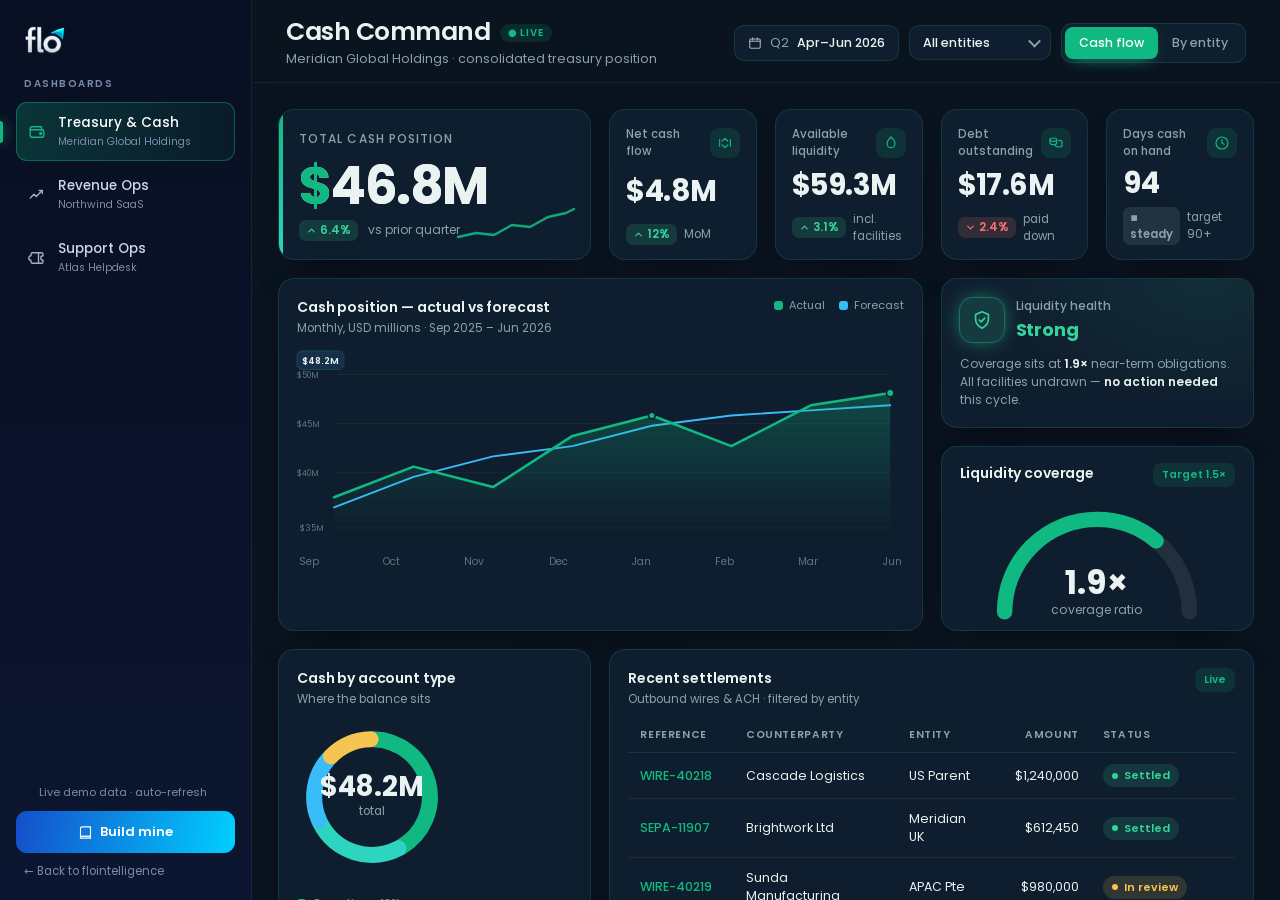
==== dashboards/index.html @ d56f6738 "Add flo Intelligence live-dashboards app + main-site integration - dashboards/: self-contained inter" ====
<!doctype html>
<html lang="en">
<head>
<meta charset="utf-8">
<meta name="viewport" content="width=device-width, initial-scale=1, viewport-fit=cover">
<title>flo Intelligence — Live Dashboards</title>
<meta name="description" content="flo Intelligence — interactive dashboards built by flo. Treasury, revenue and support operations, live.">
<link rel="icon" href="../assets/flo-icon.png">
<link rel="preconnect" href="https://fonts.googleapis.com">
<link rel="preconnect" href="https://fonts.gstatic.com" crossorigin>
<link href="https://fonts.googleapis.com/css2?family=Poppins:wght@300;400;500;600;700&family=JetBrains+Mono:wght@400;600&display=swap" rel="stylesheet">
<link rel="stylesheet" href="app.css?v=4">
</head>
<body>

<!-- ===================== ICON SPRITE ===================== -->
<svg width="0" height="0" style="position:absolute" aria-hidden="true">
  <defs>
    <symbol id="ic-wallet" viewBox="0 0 24 24" fill="none" stroke="currentColor" stroke-width="1.8" stroke-linecap="round" stroke-linejoin="round"><path d="M3 7a2 2 0 0 1 2-2h13v4"/><path d="M3 7v10a2 2 0 0 0 2 2h14a2 2 0 0 0 2-2v-6a2 2 0 0 0-2-2H5a2 2 0 0 1-2-2Z"/><circle cx="17" cy="14" r="1.3"/></symbol>
    <symbol id="ic-flow" viewBox="0 0 24 24" fill="none" stroke="currentColor" stroke-width="1.8" stroke-linecap="round" stroke-linejoin="round"><path d="M4 17V7"/><path d="M20 7v10"/><path d="M8 9l4-4 4 4"/><path d="M16 15l-4 4-4-4"/></symbol>
    <symbol id="ic-shield" viewBox="0 0 24 24" fill="none" stroke="currentColor" stroke-width="1.8" stroke-linecap="round" stroke-linejoin="round"><path d="M12 3l7 3v5c0 4.5-3 8-7 10-4-2-7-5.5-7-10V6l7-3Z"/><path d="M9 12l2 2 4-4"/></symbol>
    <symbol id="ic-droplet" viewBox="0 0 24 24" fill="none" stroke="currentColor" stroke-width="1.8" stroke-linecap="round" stroke-linejoin="round"><path d="M12 3s6 5.5 6 10a6 6 0 0 1-12 0c0-4.5 6-10 6-10Z"/></symbol>
    <symbol id="ic-coins" viewBox="0 0 24 24" fill="none" stroke="currentColor" stroke-width="1.8" stroke-linecap="round" stroke-linejoin="round"><ellipse cx="8" cy="7" rx="5" ry="2.5"/><path d="M3 7v5c0 1.4 2.2 2.5 5 2.5s5-1.1 5-2.5V7"/><path d="M11 15.5c0 1.4 2.2 2.5 5 2.5s5-1.1 5-2.5v-5c0-1.4-2.2-2.5-5-2.5"/></symbol>
    <symbol id="ic-clock" viewBox="0 0 24 24" fill="none" stroke="currentColor" stroke-width="1.8" stroke-linecap="round" stroke-linejoin="round"><circle cx="12" cy="12" r="9"/><path d="M12 7v5l3 2"/></symbol>
    <symbol id="ic-gauge" viewBox="0 0 24 24" fill="none" stroke="currentColor" stroke-width="1.8" stroke-linecap="round" stroke-linejoin="round"><path d="M12 14l4-4"/><path d="M5 18a9 9 0 1 1 14 0"/><circle cx="12" cy="14" r="1.2"/></symbol>
    <symbol id="ic-repeat" viewBox="0 0 24 24" fill="none" stroke="currentColor" stroke-width="1.8" stroke-linecap="round" stroke-linejoin="round"><path d="M17 2l4 4-4 4"/><path d="M3 11V9a4 4 0 0 1 4-4h14"/><path d="M7 22l-4-4 4-4"/><path d="M21 13v2a4 4 0 0 1-4 4H3"/></symbol>
    <symbol id="ic-users" viewBox="0 0 24 24" fill="none" stroke="currentColor" stroke-width="1.8" stroke-linecap="round" stroke-linejoin="round"><circle cx="9" cy="8" r="3.2"/><path d="M3 20c0-3.3 2.7-5.5 6-5.5s6 2.2 6 5.5"/><path d="M16 4.5a3.2 3.2 0 0 1 0 6.4"/><path d="M18 14.5c2.4.5 4 2.4 4 5"/></symbol>
    <symbol id="ic-target" viewBox="0 0 24 24" fill="none" stroke="currentColor" stroke-width="1.8" stroke-linecap="round" stroke-linejoin="round"><circle cx="12" cy="12" r="9"/><circle cx="12" cy="12" r="5"/><circle cx="12" cy="12" r="1.4"/></symbol>
    <symbol id="ic-ticket" viewBox="0 0 24 24" fill="none" stroke="currentColor" stroke-width="1.8" stroke-linecap="round" stroke-linejoin="round"><path d="M4 9a2 2 0 0 0 0 6v2a2 2 0 0 0 2 2h12a2 2 0 0 0 2-2v-2a2 2 0 0 1 0-6V7a2 2 0 0 0-2-2H6a2 2 0 0 0-2 2Z"/><path d="M14 5v14"/></symbol>
    <symbol id="ic-smile" viewBox="0 0 24 24" fill="none" stroke="currentColor" stroke-width="1.8" stroke-linecap="round" stroke-linejoin="round"><circle cx="12" cy="12" r="9"/><path d="M8 14s1.5 2 4 2 4-2 4-2"/><path d="M9 9h.01M15 9h.01"/></symbol>
    <symbol id="ic-chart" viewBox="0 0 24 24" fill="none" stroke="currentColor" stroke-width="1.8" stroke-linecap="round" stroke-linejoin="round"><path d="M4 20V4"/><path d="M4 20h16"/><rect x="7" y="12" width="3" height="5"/><rect x="12" y="8" width="3" height="9"/><rect x="17" y="5" width="3" height="12"/></symbol>
    <symbol id="ic-trend" viewBox="0 0 24 24" fill="none" stroke="currentColor" stroke-width="1.8" stroke-linecap="round" stroke-linejoin="round"><path d="M3 16l5-5 3 3 8-8"/><path d="M15 6h4v4"/></symbol>
    <symbol id="ic-layers" viewBox="0 0 24 24" fill="none" stroke="currentColor" stroke-width="1.8" stroke-linecap="round" stroke-linejoin="round"><path d="M12 3l9 5-9 5-9-5 9-5Z"/><path d="M3 13l9 5 9-5"/></symbol>
    <symbol id="ic-alert" viewBox="0 0 24 24" fill="none" stroke="currentColor" stroke-width="1.8" stroke-linecap="round" stroke-linejoin="round"><path d="M12 3l9 16H3l9-16Z"/><path d="M12 10v4M12 17h.01"/></symbol>
    <symbol id="ic-cal" viewBox="0 0 24 24" fill="none" stroke="currentColor" stroke-width="1.8" stroke-linecap="round" stroke-linejoin="round"><rect x="3" y="5" width="18" height="16" rx="2"/><path d="M3 9h18M8 3v4M16 3v4"/></symbol>
    <symbol id="ic-book" viewBox="0 0 24 24" fill="none" stroke="currentColor" stroke-width="1.8" stroke-linecap="round" stroke-linejoin="round"><path d="M4 5.5A2.5 2.5 0 0 1 6.5 3H20v15H6.5A2.5 2.5 0 0 0 4 20.5v-15Z"/><path d="M4 20.5A2.5 2.5 0 0 1 6.5 18H20v3H6.5A2.5 2.5 0 0 1 4 20.5Z"/></symbol>
  </defs>
</svg>

<!-- ===================== APP ===================== -->
<div class="di-app" data-theme="treasury">

  <!-- ---------- LEFT RAIL ---------- -->
  <aside class="di-rail">
    <div class="di-brand">
      <img src="../assets/flo-logo.png" alt="flo">
    </div>
    <div class="di-rail-label">Dashboards</div>
    <nav class="di-nav">
      <button class="di-navitem" data-goto="treasury">
        <svg><use href="#ic-wallet"/></svg>
        <span>Treasury &amp; Cash<span class="di-navsub">Meridian Global Holdings</span></span>
      </button>
      <button class="di-navitem" data-goto="revenue">
        <svg><use href="#ic-trend"/></svg>
        <span>Revenue Ops<span class="di-navsub">Northwind SaaS</span></span>
      </button>
      <button class="di-navitem" data-goto="support">
        <svg><use href="#ic-ticket"/></svg>
        <span>Support Ops<span class="di-navsub">Atlas Helpdesk</span></span>
      </button>
    </nav>
    <div class="di-rail-foot">
      <div class="di-live"><span class="dot"></span> Live demo data · auto-refresh</div>
      <a class="di-cta" href="https://cal.com/flo-intelligence-6v0495/flointelligence30" target="_blank" rel="noopener">
        <svg width="15" height="15"><use href="#ic-book"/></svg> Build mine
      </a>
      <a class="di-backhome" href="../index.html">← Back to flointelligence</a>
    </div>
  </aside>

  <!-- ---------- MOBILE TABS ---------- -->
  <div class="di-mobtabs">
    <span class="di-mobbrand"><img src="../assets/flo-logo.png" alt="flo"></span>
    <button class="di-mobtab" data-goto="treasury"><svg><use href="#ic-wallet"/></svg>Treasury</button>
    <button class="di-mobtab" data-goto="revenue"><svg><use href="#ic-trend"/></svg>Revenue</button>
    <button class="di-mobtab" data-goto="support"><svg><use href="#ic-ticket"/></svg>Support</button>
  </div>

  <!-- ---------- MAIN ---------- -->
  <main class="di-main">

    <!-- ============ TREASURY TOPBAR ============ -->
    <div class="di-topbar di-topbar-treasury" data-topbar="treasury">
      <div class="di-title">
        <h1 data-doctitle="treasury">Cash Command<span class="di-badge">● Live</span></h1>
        <p>Meridian Global Holdings · consolidated treasury position</p>
      </div>
      <div class="di-filters">
        <span class="di-pill"><svg><use href="#ic-cal"/></svg><span class="di-pill-em">Q2</span> Apr–Jun 2026</span>
        <div class="di-select">
          <select data-filter-table="tbl-settle" aria-label="Entity">
            <option value="all">All entities</option>
            <option value="na">North America</option>
            <option value="emea">EMEA</option>
            <option value="apac">APAC</option>
          </select>
        </div>
        <div class="di-seg">
          <button class="active" data-subview-group="tre-chart" data-subview="flow">Cash flow</button>
          <button data-subview-group="tre-chart" data-subview="entity">By entity</button>
        </div>
      </div>
    </div>

    <!-- ============ REVENUE TOPBAR ============ -->
    <div class="di-topbar" data-topbar="revenue" style="display:none">
      <div class="di-title">
        <h1 data-doctitle="revenue">Revenue Operations<span class="di-badge">● Live</span></h1>
        <p>Northwind SaaS · ARR, retention &amp; pipeline health</p>
      </div>
      <div class="di-filters">
        <span class="di-pill"><svg><use href="#ic-cal"/></svg><span class="di-pill-em">TTM</span> Rolling 12 mo</span>
        <div class="di-select">
          <select data-filter-table="tbl-plan" aria-label="Plan">
            <option value="all">All plans</option>
            <option value="ent">Enterprise</option>
            <option value="growth">Growth</option>
            <option value="starter">Starter</option>
          </select>
        </div>
        <div class="di-seg">
          <button class="active" data-subview-group="rev-chart" data-subview="mrr">MRR</button>
          <button data-subview-group="rev-chart" data-subview="net">Net new</button>
        </div>
      </div>
    </div>

    <!-- ============ SUPPORT TOPBAR ============ -->
    <div class="di-topbar" data-topbar="support" style="display:none">
      <div class="di-title">
        <h1 data-doctitle="support">Support Operations<span class="di-badge">● Live</span></h1>
        <p>Atlas Helpdesk · volume, resolution &amp; customer sentiment</p>
      </div>
      <div class="di-filters">
        <span class="di-pill"><svg><use href="#ic-cal"/></svg><span class="di-pill-em">30d</span> Last 30 days</span>
        <div class="di-select">
          <select data-filter-table="tbl-agent" aria-label="Queue">
            <option value="all">All queues</option>
            <option value="billing">Billing</option>
            <option value="tech">Technical</option>
            <option value="onboard">Onboarding</option>
          </select>
        </div>
        <div class="di-seg">
          <button class="active" data-subview-group="sup-chart" data-subview="vol">Volume</button>
          <button data-subview-group="sup-chart" data-subview="sla">SLA</button>
        </div>
      </div>
    </div>

    <!-- ============ CANVAS ============ -->
    <div class="di-canvas">

      <!-- ================= TREASURY VIEW ================= -->
      <section class="di-view" data-dash="treasury">

        <div class="di-row">
          <!-- Hero -->
          <div class="col-4 card hero-stat">
            <div class="hs-label">Total cash position</div>
            <div class="hs-val"><span class="hs-cur">$</span><span data-count="48.2" data-dec="1">0</span>M</div>
            <div class="hs-meta"><span class="delta up"><svg viewBox="0 0 24 24" fill="none" stroke="currentColor" stroke-width="2.4" stroke-linecap="round" stroke-linejoin="round"><path d="M6 15l6-6 6 6"/></svg>6.4%</span> vs prior quarter</div>
            <svg class="hs-spark" viewBox="0 0 120 44" preserveAspectRatio="none" aria-hidden="true">
              <polyline class="trend-line draw" style="--len:200" stroke="var(--accent)" stroke-width="2.4"
                points="2,34 20,30 38,32 56,22 74,24 92,14 110,10 118,6"/>
            </svg>
          </div>
          <!-- KPI cluster -->
          <div class="col-8">
            <div class="di-grid kpi-quad">
              <div class="card kpi" style="grid-column:span 1">
                <div class="kpi-top"><span class="kpi-label">Net cash flow</span><span class="kpi-ic"><svg><use href="#ic-flow"/></svg></span></div>
                <div class="kpi-val"><span class="hs-cur">$</span><span data-count="4.8" data-dec="1" data-pre="">0</span>M</div>
                <div class="kpi-foot"><span class="delta up"><svg viewBox="0 0 24 24" fill="none" stroke="currentColor" stroke-width="2.4" stroke-linecap="round" stroke-linejoin="round"><path d="M6 15l6-6 6 6"/></svg>12%</span> MoM</div>
              </div>
              <div class="card kpi" style="grid-column:span 1">
                <div class="kpi-top"><span class="kpi-label">Available liquidity</span><span class="kpi-ic"><svg><use href="#ic-droplet"/></svg></span></div>
                <div class="kpi-val"><span class="hs-cur">$</span><span data-count="61.5" data-dec="1">0</span>M</div>
                <div class="kpi-foot"><span class="delta up"><svg viewBox="0 0 24 24" fill="none" stroke="currentColor" stroke-width="2.4" stroke-linecap="round" stroke-linejoin="round"><path d="M6 15l6-6 6 6"/></svg>3.1%</span> incl. facilities</div>
              </div>
              <div class="card kpi" style="grid-column:span 1">
                <div class="kpi-top"><span class="kpi-label">Debt outstanding</span><span class="kpi-ic"><svg><use href="#ic-coins"/></svg></span></div>
                <div class="kpi-val"><span class="hs-cur">$</span><span data-count="18.3" data-dec="1">0</span>M</div>
                <div class="kpi-foot"><span class="delta down"><svg viewBox="0 0 24 24" fill="none" stroke="currentColor" stroke-width="2.4" stroke-linecap="round" stroke-linejoin="round"><path d="M6 9l6 6 6-6"/></svg>2.4%</span> paid down</div>
              </div>
              <div class="card kpi" style="grid-column:span 1">
                <div class="kpi-top"><span class="kpi-label">Days cash on hand</span><span class="kpi-ic"><svg><use href="#ic-clock"/></svg></span></div>
                <div class="kpi-val"><span data-count="94" data-dec="0">0</span></div>
                <div class="kpi-foot"><span class="delta flat">▪ steady</span> target 90+</div>
              </div>
            </div>
          </div>
        </div>

        <div class="di-row">
          <!-- Trend chart w/ subviews -->
          <div class="col-8 card">
            <div class="card-head">
              <div>
                <div class="card-title">Cash position — actual vs forecast</div>
                <div class="card-sub">Monthly, USD millions · Sep 2025 – Jun 2026</div>
              </div>
              <div class="card-legend">
                <span class="lg"><i style="background:var(--accent)"></i>Actual</span>
                <span class="lg"><i style="background:var(--c3)"></i>Forecast</span>
              </div>
            </div>

            <!-- subpanel: cash flow -->
            <div data-subpanel-group="tre-chart" data-subpanel="flow" class="chart">
              <svg viewBox="0 0 720 232" preserveAspectRatio="none" aria-label="Cash position line chart">
                <line class="gridline" x1="44" y1="28" x2="704" y2="28"/>
                <line class="gridline" x1="44" y1="86" x2="704" y2="86"/>
                <line class="gridline" x1="44" y1="144" x2="704" y2="144"/>
                <line class="gridline" x1="44" y1="210" x2="704" y2="210"/>
                <text class="chart-y" x="0" y="32">$50M</text>
                <text class="chart-y" x="0" y="90">$45M</text>
                <text class="chart-y" x="0" y="148">$40M</text>
                <text class="chart-y" x="4" y="214">$35M</text>
                <!-- forecast -->
                <polyline class="trend-line draw" style="--len:1200" stroke="var(--c3)" stroke-width="2.2" stroke-dasharray="1200"
                  points="44,185.7 138.3,149.3 232.6,125.1 326.9,112.9 421.1,88.7 515.4,76.5 609.7,70.5 704,64.4"/>
                <!-- actual area + line -->
                <polygon class="area-fill" fill="url(#treGrad)" points="44,173.6 138.3,137.2 232.6,161.5 326.9,100.8 421.1,76.5 515.4,112.9 609.7,64.4 704,49.8 704,210 44,210"/>
                <polyline class="trend-line draw" style="--len:1200" stroke="var(--accent)" stroke-width="3" stroke-dasharray="1200"
                  points="44,173.6 138.3,137.2 232.6,161.5 326.9,100.8 421.1,76.5 515.4,112.9 609.7,64.4 704,49.8"/>
                <circle class="dot" cx="421.1" cy="76.5" r="4" fill="var(--accent)" stroke="var(--panel)" stroke-width="2"/>
                <circle class="dot" cx="704" cy="49.8" r="4.5" fill="var(--accent)" stroke="var(--panel)" stroke-width="2"/>
                <g class="val-callout" transform="translate(388,50)"><rect x="0" y="0" width="52" height="22" rx="6"/><text x="26" y="15" text-anchor="middle">$46.0M</text></g>
                <g class="val-callout" transform="translate(660,24)"><rect x="0" y="0" width="56" height="22" rx="6"/><text x="28" y="15" text-anchor="middle">$48.2M</text></g>
                <defs><linearGradient id="treGrad" x1="0" y1="0" x2="0" y2="1"><stop offset="0" stop-color="var(--accent)" stop-opacity="0.28"/><stop offset="1" stop-color="var(--accent)" stop-opacity="0"/></linearGradient></defs>
              </svg>
              <div class="axis-x"><span>Sep</span><span>Oct</span><span>Nov</span><span>Dec</span><span>Jan</span><span>Feb</span><span>Mar</span><span>Jun</span></div>
            </div>

            <!-- subpanel: by entity (bars) -->
            <div data-subpanel-group="tre-chart" data-subpanel="entity" class="chart" style="display:none">
              <svg viewBox="0 0 720 232" aria-label="Cash by entity bar chart">
                <line class="gridline" x1="44" y1="30" x2="704" y2="30"/>
                <line class="gridline" x1="44" y1="90" x2="704" y2="90"/>
                <line class="gridline" x1="44" y1="150" x2="704" y2="150"/>
                <line class="gridline" x1="44" y1="204" x2="704" y2="204"/>
                <text class="chart-y" x="6" y="34">$16M</text><text class="chart-y" x="6" y="154">$6M</text>
                <!-- 5 entities -->
                <g>
                  <rect class="bar" x="70"  y="70"  width="70" height="134" rx="6" fill="var(--accent)"/>
                  <rect class="bar" x="200" y="104" width="70" height="100" rx="6" fill="var(--c2)"/>
                  <rect class="bar" x="330" y="132" width="70" height="72"  rx="6" fill="var(--c3)"/>
                  <rect class="bar" x="460" y="150" width="70" height="54"  rx="6" fill="var(--c4)"/>
                  <rect class="bar" x="590" y="168" width="70" height="36"  rx="6" fill="var(--c5)"/>
                </g>
              </svg>
              <div class="axis-x"><span style="flex:1;text-align:center">US Parent</span><span style="flex:1;text-align:center">Meridian UK</span><span style="flex:1;text-align:center">EU GmbH</span><span style="flex:1;text-align:center">APAC Pte</span><span style="flex:1;text-align:center">LatAm SA</span></div>
            </div>
          </div>

          <!-- Health + gauge -->
          <div class="col-4">
            <div class="card health good" style="margin-bottom:18px">
              <div class="h-top">
                <span class="h-ic"><svg><use href="#ic-shield"/></svg></span>
                <div><div class="h-label">Liquidity health</div><div class="h-state">Strong</div></div>
              </div>
              <div class="h-desc">Coverage sits at <b>1.9× </b> near-term obligations. All facilities undrawn — <b>no action needed</b> this cycle.</div>
            </div>
            <div class="card" style="padding:16px 18px 8px">
              <div class="card-head" style="margin-bottom:6px"><div class="card-title">Liquidity coverage</div><span class="card-tag">Target 1.5×</span></div>
              <div class="chart" style="max-width:220px;margin:0 auto">
                <svg viewBox="0 0 200 118" aria-label="Coverage gauge">
                  <path d="M16 108 A 84 84 0 0 1 184 108" fill="none" stroke="var(--track)" stroke-width="14" stroke-linecap="round"/>
                  <path class="gauge-val" d="M16 108 A 84 84 0 0 1 184 108" fill="none" stroke="var(--accent)" stroke-width="14" stroke-linecap="round" stroke-dasharray="264" data-len="264" data-off="74"/>
                  <text x="100" y="92" text-anchor="middle" style="fill:var(--text);font-size:30px;font-weight:700">1.9×</text>
                  <text x="100" y="110" text-anchor="middle" style="fill:var(--muted);font-size:11px">coverage ratio</text>
                </svg>
              </div>
            </div>
          </div>
        </div>

        <div class="di-row">
          <!-- Donut -->
          <div class="col-4 card">
            <div class="card-head"><div><div class="card-title">Cash by account type</div><div class="card-sub">Where the balance sits</div></div></div>
            <div style="display:flex;align-items:center;gap:16px;flex-wrap:wrap">
              <div class="donut" data-segs="42,26,19,13" data-cols="var(--accent),var(--c2),var(--c3),var(--c4)" data-center="$48.2M" data-centerlab="total" style="width:150px;flex:none"></div>
              <div style="display:flex;flex-direction:column;gap:9px;flex:1;min-width:120px">
                <span class="lg"><i style="background:var(--accent)"></i>Operating · 42%</span>
                <span class="lg"><i style="background:var(--c2)"></i>Money market · 26%</span>
                <span class="lg"><i style="background:var(--c3)"></i>Time deposits · 19%</span>
                <span class="lg"><i style="background:var(--c4)"></i>FX / other · 13%</span>
              </div>
            </div>
          </div>
          <!-- Settlements table -->
          <div class="col-8 card">
            <div class="card-head"><div><div class="card-title">Recent settlements</div><div class="card-sub">Outbound wires &amp; ACH · filtered by entity</div></div><span class="card-tag">Live</span></div>
            <div class="tbl-wrap">
              <table class="di-tbl" id="tbl-settle">
                <thead><tr><th>Reference</th><th>Counterparty</th><th>Entity</th><th class="r">Amount</th><th>Status</th></tr></thead>
                <tbody>
                  <tr data-seg="na"><td class="lnk">WIRE-40218</td><td>Cascade Logistics</td><td>US Parent</td><td class="r">$1,240,000</td><td><span class="status-chip ok">Settled</span></td></tr>
                  <tr data-seg="emea"><td class="lnk">SEPA-11907</td><td>Brightwork Ltd</td><td>Meridian UK</td><td class="r">$612,450</td><td><span class="status-chip ok">Settled</span></td></tr>
                  <tr data-seg="apac"><td class="lnk">WIRE-40219</td><td>Sunda Manufacturing</td><td>APAC Pte</td><td class="r">$980,000</td><td><span class="status-chip pend">In review</span></td></tr>
                  <tr data-seg="na"><td class="lnk">ACH-77302</td><td>Ridgeline Payroll</td><td>US Parent</td><td class="r">$438,120</td><td><span class="status-chip ok">Settled</span></td></tr>
                  <tr data-seg="emea"><td class="lnk">WIRE-40221</td><td>Nordic Components AB</td><td>EU GmbH</td><td class="r">$1,505,300</td><td><span class="status-chip risk">Hold · value date</span></td></tr>
                  <tr data-seg="apac"><td class="lnk">WIRE-40224</td><td>Pacific Freight Co</td><td>APAC Pte</td><td class="r">$276,900</td><td><span class="status-chip ok">Settled</span></td></tr>
                  <tr class="total"><td>Total shown</td><td></td><td></td><td class="r">$5,052,770</td><td></td></tr>
                </tbody>
              </table>
            </div>
          </div>
        </div>
      </section>

      <!-- ================= REVENUE VIEW ================= -->
      <section class="di-view" data-dash="revenue">

        <div class="di-row">
          <div class="col-4 card hero-stat">
            <div class="hs-label">Annual recurring revenue</div>
            <div class="hs-val"><span class="hs-cur">$</span><span data-count="14.7" data-dec="1">0</span>M</div>
            <div class="hs-meta"><span class="delta up"><svg viewBox="0 0 24 24" fill="none" stroke="currentColor" stroke-width="2.4" stroke-linecap="round" stroke-linejoin="round"><path d="M6 15l6-6 6 6"/></svg>28%</span> YoY growth</div>
            <svg class="hs-spark" viewBox="0 0 120 44" preserveAspectRatio="none" aria-hidden="true">
              <polyline class="trend-line draw" style="--len:200" stroke="var(--accent)" stroke-width="2.4"
                points="2,38 20,34 38,30 56,28 74,20 92,16 110,9 118,5"/>
            </svg>
          </div>
          <div class="col-8">
            <div class="di-grid kpi-quad">
              <div class="card kpi"><div class="kpi-top"><span class="kpi-label">Net revenue retention</span><span class="kpi-ic"><svg><use href="#ic-repeat"/></svg></span></div><div class="kpi-val"><span data-count="118" data-dec="0">0</span>%</div><div class="kpi-foot"><span class="delta up"><svg viewBox="0 0 24 24" fill="none" stroke="currentColor" stroke-width="2.4" stroke-linecap="round" stroke-linejoin="round"><path d="M6 15l6-6 6 6"/></svg>4pt</span> QoQ</div></div>
              <div class="card kpi"><div class="kpi-top"><span class="kpi-label">New MRR</span><span class="kpi-ic"><svg><use href="#ic-trend"/></svg></span></div><div class="kpi-val"><span class="hs-cur">$</span><span data-count="182" data-dec="0">0</span>K</div><div class="kpi-foot"><span class="delta up"><svg viewBox="0 0 24 24" fill="none" stroke="currentColor" stroke-width="2.4" stroke-linecap="round" stroke-linejoin="round"><path d="M6 15l6-6 6 6"/></svg>9%</span> MoM</div></div>
              <div class="card kpi"><div class="kpi-top"><span class="kpi-label">Logo churn</span><span class="kpi-ic"><svg><use href="#ic-users"/></svg></span></div><div class="kpi-val"><span data-count="1.8" data-dec="1">0</span>%</div><div class="kpi-foot"><span class="delta up"><svg viewBox="0 0 24 24" fill="none" stroke="currentColor" stroke-width="2.4" stroke-linecap="round" stroke-linejoin="round"><path d="M6 15l6-6 6 6"/></svg>0.4pt</span> improved</div></div>
              <div class="card kpi"><div class="kpi-top"><span class="kpi-label">CAC payback</span><span class="kpi-ic"><svg><use href="#ic-clock"/></svg></span></div><div class="kpi-val"><span data-count="11" data-dec="0">0</span> mo</div><div class="kpi-foot"><span class="delta flat">▪ target 12</span></div></div>
            </div>
          </div>
        </div>

        <div class="di-row">
          <div class="col-8 card">
            <div class="card-head">
              <div><div class="card-title">Recurring revenue growth</div><div class="card-sub">MRR by month, USD thousands · trailing 12</div></div>
              <div class="card-legend"><span class="lg"><i style="background:var(--accent)"></i>MRR</span><span class="lg"><i style="background:var(--c2)"></i>Expansion</span></div>
            </div>
            <div data-subpanel-group="rev-chart" data-subpanel="mrr" class="chart">
              <svg viewBox="0 0 720 232" preserveAspectRatio="none" aria-label="MRR growth">
                <line class="gridline" x1="44" y1="30" x2="704" y2="30"/><line class="gridline" x1="44" y1="90" x2="704" y2="90"/><line class="gridline" x1="44" y1="150" x2="704" y2="150"/><line class="gridline" x1="44" y1="204" x2="704" y2="204"/>
                <text class="chart-y" x="4" y="34">$1.2M</text><text class="chart-y" x="4" y="154">$600K</text>
                <polygon class="area-fill" fill="url(#revGrad)" points="44,178 104,170 164,160 224,150 284,138 344,128 404,112 464,100 524,86 584,70 644,54 704,40 704,204 44,204"/>
                <polyline class="trend-line draw" style="--len:1200" stroke="var(--accent)" stroke-width="3" stroke-dasharray="1200"
                  points="44,178 104,170 164,160 224,150 284,138 344,128 404,112 464,100 524,86 584,70 644,54 704,40"/>
                <circle class="dot" cx="704" cy="40" r="4.5" fill="var(--accent)" stroke="var(--panel)" stroke-width="2"/>
                <g class="val-callout" transform="translate(656,16)"><rect x="0" y="0" width="58" height="22" rx="6"/><text x="29" y="15" text-anchor="middle">$1.22M</text></g>
                <defs><linearGradient id="revGrad" x1="0" y1="0" x2="0" y2="1"><stop offset="0" stop-color="var(--accent)" stop-opacity="0.22"/><stop offset="1" stop-color="var(--accent)" stop-opacity="0"/></linearGradient></defs>
              </svg>
              <div class="axis-x"><span>Jul</span><span>Aug</span><span>Sep</span><span>Oct</span><span>Nov</span><span>Dec</span><span>Jan</span><span>Feb</span><span>Mar</span><span>Apr</span><span>May</span><span>Jun</span></div>
            </div>
            <div data-subpanel-group="rev-chart" data-subpanel="net" class="chart" style="display:none">
              <svg viewBox="0 0 720 232" aria-label="Net new MRR bars">
                <line class="gridline" x1="44" y1="30" x2="704" y2="30"/><line class="gridline" x1="44" y1="117" x2="704" y2="117"/><line class="gridline" x1="44" y1="204" x2="704" y2="204"/>
                <text class="chart-y" x="10" y="34">+$200K</text><text class="chart-y" x="22" y="121">$0</text>
                <g>
                  <rect class="bar" x="60"  y="150" width="34" height="54" rx="5" fill="var(--accent)"/>
                  <rect class="bar" x="112" y="140" width="34" height="64" rx="5" fill="var(--accent)"/>
                  <rect class="bar" x="164" y="132" width="34" height="72" rx="5" fill="var(--accent)"/>
                  <rect class="bar" x="216" y="146" width="34" height="58" rx="5" fill="var(--accent)"/>
                  <rect class="bar" x="268" y="120" width="34" height="84" rx="5" fill="var(--accent)"/>
                  <rect class="bar" x="320" y="128" width="34" height="76" rx="5" fill="var(--accent)"/>
                  <rect class="bar" x="372" y="108" width="34" height="96" rx="5" fill="var(--c2)"/>
                  <rect class="bar" x="424" y="100" width="34" height="104" rx="5" fill="var(--c2)"/>
                  <rect class="bar" x="476" y="92"  width="34" height="112" rx="5" fill="var(--c2)"/>
                  <rect class="bar" x="528" y="80"  width="34" height="124" rx="5" fill="var(--c2)"/>
                  <rect class="bar" x="580" y="70"  width="34" height="134" rx="5" fill="var(--c2)"/>
                  <rect class="bar" x="632" y="60"  width="34" height="144" rx="5" fill="var(--c2)"/>
                </g>
              </svg>
              <div class="axis-x"><span>Jul</span><span>Aug</span><span>Sep</span><span>Oct</span><span>Nov</span><span>Dec</span><span>Jan</span><span>Feb</span><span>Mar</span><span>Apr</span><span>May</span><span>Jun</span></div>
            </div>
          </div>

          <div class="col-4">
            <div class="card health good" style="margin-bottom:18px">
              <div class="h-top"><span class="h-ic"><svg><use href="#ic-repeat"/></svg></span><div><div class="h-label">Retention health</div><div class="h-state">Expanding</div></div></div>
              <div class="h-desc">NRR of <b>118%</b> means the base grows before a single new logo. Expansion is outrunning churn <b>2.6 : 1</b>.</div>
            </div>
            <div class="card">
              <div class="card-head"><div><div class="card-title">Revenue by plan</div></div></div>
              <div style="display:flex;align-items:center;gap:14px;flex-wrap:wrap">
                <div class="donut" data-segs="54,32,14" data-cols="var(--accent),var(--c2),var(--c4)" data-center="$14.7M" data-centerlab="ARR" style="width:132px;flex:none"></div>
                <div style="display:flex;flex-direction:column;gap:9px;flex:1;min-width:110px">
                  <span class="lg"><i style="background:var(--accent)"></i>Enterprise · 54%</span>
                  <span class="lg"><i style="background:var(--c2)"></i>Growth · 32%</span>
                  <span class="lg"><i style="background:var(--c4)"></i>Starter · 14%</span>
                </div>
              </div>
            </div>
          </div>
        </div>

        <div class="di-row">
          <div class="col-12 card">
            <div class="card-head"><div><div class="card-title">Accounts by plan</div><div class="card-sub">Top segments · filtered by plan tier</div></div><span class="card-tag">TTM</span></div>
            <div class="tbl-wrap">
              <table class="di-tbl" id="tbl-plan">
                <thead><tr><th>Account</th><th>Plan</th><th class="r">MRR</th><th class="r">Seats</th><th style="width:150px">Health</th><th class="r">NRR</th></tr></thead>
                <tbody>
                  <tr data-seg="ent"><td class="lnk">Halcyon Retail Group</td><td>Enterprise</td><td class="r">$41,200</td><td class="r">640</td><td><div class="cellbar" style="--p:.94"><i></i></div></td><td class="r">131%</td></tr>
                  <tr data-seg="ent"><td class="lnk">Vantage Health Systems</td><td>Enterprise</td><td class="r">$38,900</td><td class="r">580</td><td><div class="cellbar" style="--p:.88"><i></i></div></td><td class="r">124%</td></tr>
                  <tr data-seg="growth"><td class="lnk">Orbit Studios</td><td>Growth</td><td class="r">$16,450</td><td class="r">210</td><td><div class="cellbar" style="--p:.72"><i></i></div></td><td class="r">109%</td></tr>
                  <tr data-seg="growth"><td class="lnk">Perch Analytics</td><td>Growth</td><td class="r">$12,300</td><td class="r">145</td><td><div class="cellbar" style="--p:.6"><i></i></div></td><td class="r">98%</td></tr>
                  <tr data-seg="starter"><td class="lnk">Fernwood Coffee Co</td><td>Starter</td><td class="r">$3,900</td><td class="r">38</td><td><div class="cellbar" style="--p:.81"><i></i></div></td><td class="r">112%</td></tr>
                  <tr class="total"><td>Total shown</td><td></td><td class="r">$112,750</td><td class="r">1,613</td><td></td><td class="r">118%</td></tr>
                </tbody>
              </table>
            </div>
          </div>
        </div>
      </section>

      <!-- ================= SUPPORT VIEW ================= -->
      <section class="di-view" data-dash="support">

        <div class="di-row">
          <div class="col-4 card hero-stat">
            <div class="hs-label">Tickets resolved · 30d</div>
            <div class="hs-val"><span data-count="8420" data-dec="0">0</span></div>
            <div class="hs-meta"><span class="delta up"><svg viewBox="0 0 24 24" fill="none" stroke="currentColor" stroke-width="2.4" stroke-linecap="round" stroke-linejoin="round"><path d="M6 15l6-6 6 6"/></svg>14%</span> vs prior 30d</div>
            <svg class="hs-spark" viewBox="0 0 120 44" preserveAspectRatio="none" aria-hidden="true">
              <polyline class="trend-line draw" style="--len:200" stroke="var(--accent)" stroke-width="2.4"
                points="2,30 20,26 38,32 56,20 74,24 92,16 110,18 118,8"/>
            </svg>
          </div>
          <div class="col-8">
            <div class="di-grid kpi-quad">
              <div class="card kpi"><div class="kpi-top"><span class="kpi-label">Avg first response</span><span class="kpi-ic"><svg><use href="#ic-clock"/></svg></span></div><div class="kpi-val"><span data-count="1.4" data-dec="1">0</span>h</div><div class="kpi-foot"><span class="delta up"><svg viewBox="0 0 24 24" fill="none" stroke="currentColor" stroke-width="2.4" stroke-linecap="round" stroke-linejoin="round"><path d="M6 15l6-6 6 6"/></svg>22%</span> faster</div></div>
              <div class="card kpi"><div class="kpi-top"><span class="kpi-label">Resolution rate</span><span class="kpi-ic"><svg><use href="#ic-target"/></svg></span></div><div class="kpi-val"><span data-count="93.6" data-dec="1">0</span>%</div><div class="kpi-foot"><span class="delta up"><svg viewBox="0 0 24 24" fill="none" stroke="currentColor" stroke-width="2.4" stroke-linecap="round" stroke-linejoin="round"><path d="M6 15l6-6 6 6"/></svg>1.8pt</span></div></div>
              <div class="card kpi"><div class="kpi-top"><span class="kpi-label">Backlog</span><span class="kpi-ic"><svg><use href="#ic-layers"/></svg></span></div><div class="kpi-val"><span data-count="212" data-dec="0">0</span></div><div class="kpi-foot"><span class="delta down"><svg viewBox="0 0 24 24" fill="none" stroke="currentColor" stroke-width="2.4" stroke-linecap="round" stroke-linejoin="round"><path d="M6 9l6 6 6-6"/></svg>18%</span> cleared</div></div>
              <div class="card kpi"><div class="kpi-top"><span class="kpi-label">CSAT</span><span class="kpi-ic"><svg><use href="#ic-smile"/></svg></span></div><div class="kpi-val"><span data-count="4.6" data-dec="1">0</span>/5</div><div class="kpi-foot"><span class="delta up"><svg viewBox="0 0 24 24" fill="none" stroke="currentColor" stroke-width="2.4" stroke-linecap="round" stroke-linejoin="round"><path d="M6 15l6-6 6 6"/></svg>0.2</span></div></div>
            </div>
          </div>
        </div>

        <div class="di-row">
          <div class="col-8 card">
            <div class="card-head">
              <div><div class="card-title">Ticket volume vs resolution rate</div><div class="card-sub">Weekly · bars = volume, line = % resolved within SLA</div></div>
              <div class="card-legend"><span class="lg"><i style="background:var(--accent)"></i>Volume</span><span class="lg"><i style="background:var(--accent-3)"></i>Resolved %</span></div>
            </div>
            <div data-subpanel-group="sup-chart" data-subpanel="vol" class="chart">
              <svg viewBox="0 0 720 232" aria-label="Volume vs resolution combo chart">
                <line class="gridline" x1="44" y1="30" x2="704" y2="30"/><line class="gridline" x1="44" y1="90" x2="704" y2="90"/><line class="gridline" x1="44" y1="150" x2="704" y2="150"/><line class="gridline" x1="44" y1="204" x2="704" y2="204"/>
                <text class="chart-y" x="8" y="34">2.4K</text><text class="chart-y" x="18" y="208">0</text>
                <g>
                  <rect class="bar" x="70"  y="120" width="52" height="84"  rx="5" fill="var(--accent)"/>
                  <rect class="bar" x="162" y="104" width="52" height="100" rx="5" fill="var(--accent)"/>
                  <rect class="bar" x="254" y="132" width="52" height="72"  rx="5" fill="var(--accent)"/>
                  <rect class="bar" x="346" y="96"  width="52" height="108" rx="5" fill="var(--accent)"/>
                  <rect class="bar" x="438" y="112" width="52" height="92"  rx="5" fill="var(--accent)"/>
                  <rect class="bar" x="530" y="84"  width="52" height="120" rx="5" fill="var(--accent)"/>
                  <rect class="bar" x="622" y="100" width="52" height="104" rx="5" fill="var(--accent)"/>
                </g>
                <!-- resolution % line (secondary axis, higher = better) -->
                <polyline class="trend-line draw" style="--len:900" stroke="var(--accent-3)" stroke-width="3" stroke-dasharray="900"
                  points="96,86 188,74 280,80 372,58 464,66 556,46 648,52"/>
                <circle class="dot" cx="556" cy="46" r="4" fill="var(--accent-3)" stroke="var(--panel)" stroke-width="2"/>
                <g class="val-callout" transform="translate(520,20)"><rect x="0" y="0" width="46" height="22" rx="6"/><text x="23" y="15" text-anchor="middle">96%</text></g>
              </svg>
              <div class="axis-x"><span>W1</span><span>W2</span><span>W3</span><span>W4</span><span>W5</span><span>W6</span><span>W7</span></div>
            </div>
            <div data-subpanel-group="sup-chart" data-subpanel="sla" class="chart" style="display:none">
              <svg viewBox="0 0 720 232" preserveAspectRatio="none" aria-label="SLA attainment">
                <line class="gridline" x1="44" y1="30" x2="704" y2="30"/><line class="gridline" x1="44" y1="90" x2="704" y2="90"/><line class="gridline" x1="44" y1="150" x2="704" y2="150"/><line class="gridline" x1="44" y1="204" x2="704" y2="204"/>
                <text class="chart-y" x="14" y="34">100%</text><text class="chart-y" x="20" y="154">80%</text>
                <line x1="44" y1="52" x2="704" y2="52" stroke="var(--warn)" stroke-width="1.4" stroke-dasharray="5 5" opacity="0.7"/>
                <text x="640" y="46" style="fill:var(--warn);font-size:10px">SLA 95%</text>
                <polygon class="area-fill" fill="url(#supGrad)" points="44,96 154,84 264,90 374,66 484,72 594,52 704,58 704,204 44,204"/>
                <polyline class="trend-line draw" style="--len:1000" stroke="var(--accent-3)" stroke-width="3" stroke-dasharray="1000"
                  points="44,96 154,84 264,90 374,66 484,72 594,52 704,58"/>
                <defs><linearGradient id="supGrad" x1="0" y1="0" x2="0" y2="1"><stop offset="0" stop-color="var(--accent-3)" stop-opacity="0.25"/><stop offset="1" stop-color="var(--accent-3)" stop-opacity="0"/></linearGradient></defs>
              </svg>
              <div class="axis-x"><span>W1</span><span>W2</span><span>W3</span><span>W4</span><span>W5</span><span>W6</span><span>W7</span></div>
            </div>
          </div>

          <div class="col-4">
            <div class="card health warn" style="margin-bottom:18px">
              <div class="h-top"><span class="h-ic"><svg><use href="#ic-alert"/></svg></span><div><div class="h-label">Billing queue</div><div class="h-state">Needs attention</div></div></div>
              <div class="h-desc">Billing SLA slipped to <b>88%</b> this week — a refund-policy change drove a spike. <b>Staffing +1</b> suggested for W8.</div>
            </div>
            <div class="card">
              <div class="card-head"><div><div class="card-title">Ticket mix</div></div></div>
              <div style="display:flex;align-items:center;gap:14px;flex-wrap:wrap">
                <div class="donut" data-segs="46,34,20" data-cols="var(--accent),var(--accent-2),var(--accent-3)" data-center="8.4K" data-centerlab="tickets" style="width:132px;flex:none"></div>
                <div style="display:flex;flex-direction:column;gap:9px;flex:1;min-width:110px">
                  <span class="lg"><i style="background:var(--accent)"></i>Technical · 46%</span>
                  <span class="lg"><i style="background:var(--accent-2)"></i>Billing · 34%</span>
                  <span class="lg"><i style="background:var(--accent-3)"></i>Onboarding · 20%</span>
                </div>
              </div>
            </div>
          </div>
        </div>

        <div class="di-row">
          <div class="col-12 card">
            <div class="card-head"><div><div class="card-title">Agent performance</div><div class="card-sub">Rolling 30 days · filtered by queue</div></div><span class="card-tag">Live</span></div>
            <div class="tbl-wrap">
              <table class="di-tbl" id="tbl-agent">
                <thead><tr><th>Agent</th><th>Queue</th><th class="r">Resolved</th><th class="r">Avg handle</th><th style="width:150px">CSAT</th><th>Status</th></tr></thead>
                <tbody>
                  <tr data-seg="tech"><td class="lnk">Priya N.</td><td>Technical</td><td class="r">742</td><td class="r">14m</td><td><div class="cellbar" style="--p:.96"><i></i></div></td><td><span class="status-chip ok">On track</span></td></tr>
                  <tr data-seg="billing"><td class="lnk">Marcus D.</td><td>Billing</td><td class="r">688</td><td class="r">11m</td><td><div class="cellbar" style="--p:.9"><i></i></div></td><td><span class="status-chip ok">On track</span></td></tr>
                  <tr data-seg="billing"><td class="lnk">Lena K.</td><td>Billing</td><td class="r">521</td><td class="r">19m</td><td><div class="cellbar" style="--p:.72"><i></i></div></td><td><span class="status-chip pend">Backlog</span></td></tr>
                  <tr data-seg="onboard"><td class="lnk">Theo R.</td><td>Onboarding</td><td class="r">410</td><td class="r">22m</td><td><div class="cellbar" style="--p:.84"><i></i></div></td><td><span class="status-chip ok">On track</span></td></tr>
                  <tr data-seg="tech"><td class="lnk">Amara O.</td><td>Technical</td><td class="r">655</td><td class="r">16m</td><td><div class="cellbar" style="--p:.93"><i></i></div></td><td><span class="status-chip ok">On track</span></td></tr>
                  <tr class="total"><td>Team total</td><td></td><td class="r">3,016</td><td class="r">16m</td><td></td><td></td></tr>
                </tbody>
              </table>
            </div>
          </div>
        </div>
      </section>

    </div><!-- /canvas -->
  </main>
</div>

<script>
/* topbars swap with dashboard */
(function(){
  document.addEventListener('click', syncTopbar);
  window.addEventListener('hashchange', syncTopbar);
  document.addEventListener('DOMContentLoaded', syncTopbar);
  function syncTopbar(){
    setTimeout(function(){
      var t = document.querySelector('.di-app').getAttribute('data-theme');
      document.querySelectorAll('[data-topbar]').forEach(function(tb){
        tb.style.display = tb.getAttribute('data-topbar')===t ? '' : 'none';
      });
    },0);
  }
})();
</script>
<script src="app.js?v=4"></script>
</body>
</html>
---- dashboards/app.css ----
/* ============================================================
   flo Intelligence — Live Dashboards
   app.css — shell chrome + component library + theme tokens
   Zero dependencies. Themed via [data-theme] on .di-app.
   ============================================================ */

:root{
  /* flo product-shell chrome (Layer 1 — stable across dashboards) */
  --flo-dark:   #060D1F;
  --flo-navy:   #0A1B3D;
  --flo-rail:   #080F22;
  --flo-rail-2: #0C1630;
  --flo-cyan:   #00CFFF;
  --flo-slate:  #7A8BA8;
  --flo-silver: #C8D8F0;
  --flo-white:  #FFFFFF;
  --flo-line:   rgba(255,255,255,0.07);
  --f: 'Poppins', system-ui, -apple-system, Segoe UI, Roboto, sans-serif;
  --mono: 'JetBrains Mono', ui-monospace, SFMono-Regular, Menlo, monospace;

  --rail-w: 252px;
  --ease: cubic-bezier(.4,0,.2,1);
  --ease-out: cubic-bezier(.16,1,.3,1);
}

*{box-sizing:border-box;margin:0;padding:0}
html,body{height:100%}
body{
  font-family:var(--f);
  background:var(--flo-dark);
  color:var(--flo-white);
  -webkit-font-smoothing:antialiased;
  text-rendering:optimizeLegibility;
  overflow:hidden;
}
a{color:inherit;text-decoration:none}
button{font-family:inherit;cursor:pointer;border:none;background:none;color:inherit}
::selection{background:var(--flo-cyan);color:var(--flo-dark)}

/* ============================================================
   THEME TOKEN BLOCKS (Layer 2 — per-dashboard palettes)
   ============================================================ */

/* 1 — Treasury / Cash Command : deep navy + emerald/teal, gold micro-accent */
[data-theme="treasury"]{
  --bg:#0A1420; --bg-grad:radial-gradient(1200px 700px at 78% -10%, #10352E 0%, transparent 55%), radial-gradient(900px 600px at 0% 100%, #0C2436 0%, transparent 50%), #0A1420;
  --panel:#0F1E2E; --panel-2:#132638; --panel-hi:#16304A;
  --border:rgba(45,212,191,0.14); --border-soft:rgba(255,255,255,0.06);
  --text:#EAF3F1; --muted:#8AA1AE; --faint:#5C7382;
  --accent:#10B981; --accent-2:#2DD4BF; --accent-3:#F5C451;
  --good:#34D399; --warn:#F5C451; --bad:#F87171;
  --grid:rgba(255,255,255,0.055); --track:rgba(255,255,255,0.08);
  --shadow:0 18px 40px -20px rgba(0,0,0,.7);
  --glow:0 0 0 1px rgba(16,185,129,.25), 0 12px 40px -12px rgba(16,185,129,.35);
  --c1:#10B981; --c2:#2DD4BF; --c3:#38BDF8; --c4:#F5C451; --c5:#A78BFA; --c6:#4B6478;
  color-scheme:dark;
}

/* 2 — SaaS Revenue Ops : cobalt on off-white, violet secondary (LIGHT) */
[data-theme="revenue"]{
  --bg:#EEF2F9; --bg-grad:radial-gradient(1100px 620px at 82% -8%, #E1E9FF 0%, transparent 55%), radial-gradient(800px 500px at -5% 105%, #EAE4FF 0%, transparent 55%), #EEF2F9;
  --panel:#FFFFFF; --panel-2:#F6F8FC; --panel-hi:#EEF3FE;
  --border:#E4EAF4; --border-soft:#EDF1F8;
  --text:#0F1B2E; --muted:#5A6A82; --faint:#93A2B8;
  --accent:#2563EB; --accent-2:#7C3AED; --accent-3:#0EA5A4;
  --good:#16A34A; --warn:#D97706; --bad:#DC2626;
  --grid:rgba(15,27,46,0.07); --track:rgba(15,27,46,0.07);
  --shadow:0 16px 34px -22px rgba(37,74,120,.5);
  --glow:0 0 0 1px rgba(37,99,235,.16), 0 14px 34px -14px rgba(37,99,235,.32);
  --c1:#2563EB; --c2:#7C3AED; --c3:#0EA5A4; --c4:#F59E0B; --c5:#EC4899; --c6:#94A3B8;
  color-scheme:light;
}

/* 3 — Support Ops : near-black + violet/magenta, cyan data (HIGH-CONTRAST DARK) */
[data-theme="support"]{
  --bg:#0C0A17; --bg-grad:radial-gradient(1100px 640px at 80% -12%, #241243 0%, transparent 55%), radial-gradient(820px 520px at -5% 108%, #2A0F31 0%, transparent 52%), #0C0A17;
  --panel:#161127; --panel-2:#1D1633; --panel-hi:#271C43;
  --border:rgba(139,92,246,0.18); --border-soft:rgba(255,255,255,0.06);
  --text:#F2EEFF; --muted:#9E93BD; --faint:#6C6090;
  --accent:#8B5CF6; --accent-2:#EC4899; --accent-3:#22D3EE;
  --good:#34D399; --warn:#FBBF24; --bad:#FB7185;
  --grid:rgba(255,255,255,0.06); --track:rgba(255,255,255,0.09);
  --shadow:0 20px 44px -22px rgba(0,0,0,.75);
  --glow:0 0 0 1px rgba(139,92,246,.3), 0 14px 44px -12px rgba(139,92,246,.4);
  --c1:#8B5CF6; --c2:#EC4899; --c3:#22D3EE; --c4:#FBBF24; --c5:#34D399; --c6:#5B5081;
  color-scheme:dark;
}

/* ============================================================
   APP SHELL
   ============================================================ */
.di-app{
  display:grid;
  grid-template-columns:var(--rail-w) 1fr;
  height:100vh; height:100dvh;
  background:var(--bg);
  background-image:var(--bg-grad);
  transition:background-color .6s var(--ease), background-image .6s var(--ease);
}

/* ---- Left rail ---- */
.di-rail{
  position:relative;
  background:linear-gradient(180deg,var(--flo-rail) 0%, var(--flo-rail-2) 100%);
  border-right:1px solid var(--flo-line);
  display:flex; flex-direction:column;
  padding:20px 16px;
  z-index:20;
}
.di-brand{display:flex;align-items:center;gap:10px;padding:6px 8px 20px;}
.di-brand img{height:30px;width:auto;display:block}
.di-brand .di-brand-tag{
  font-size:10px;font-weight:600;letter-spacing:.14em;text-transform:uppercase;
  color:var(--flo-cyan);opacity:.85;
}
.di-rail-label{
  font-size:10px;font-weight:600;letter-spacing:.15em;text-transform:uppercase;
  color:var(--flo-slate);padding:0 8px 10px;
}
.di-nav{display:flex;flex-direction:column;gap:4px}
.di-navitem{
  display:flex;align-items:center;gap:12px;
  padding:11px 12px;border-radius:11px;
  color:var(--flo-silver);font-size:13.5px;font-weight:500;
  position:relative;transition:background .18s, color .18s;
  text-align:left;width:100%;
}
.di-navitem svg{width:18px;height:18px;flex:none;opacity:.8;transition:opacity .18s}
.di-navitem .di-navsub{display:block;font-size:10.5px;font-weight:400;color:var(--flo-slate);margin-top:1px}
.di-navitem:hover{background:rgba(255,255,255,0.05);color:#fff}
.di-navitem:hover svg{opacity:1}
.di-navitem.active{
  background:linear-gradient(100deg, color-mix(in srgb, var(--accent) 22%, transparent), color-mix(in srgb, var(--accent) 6%, transparent));
  color:#fff;
  box-shadow:inset 0 0 0 1px color-mix(in srgb, var(--accent) 40%, transparent);
}
.di-navitem.active svg{opacity:1;color:var(--accent)}
.di-navitem.active::before{
  content:"";position:absolute;left:-16px;top:50%;transform:translateY(-50%);
  width:3px;height:22px;border-radius:0 3px 3px 0;
  background:var(--accent);box-shadow:0 0 12px var(--accent);
}
.di-rail-foot{margin-top:auto;display:flex;flex-direction:column;gap:10px;padding-top:16px}
.di-live{display:flex;align-items:center;gap:8px;padding:0 8px;font-size:11px;color:var(--flo-slate)}
.di-live .dot{width:7px;height:7px;border-radius:50%;background:#34D399;box-shadow:0 0 0 0 rgba(52,211,153,.5);animation:di-pulse 2.4s infinite}
@keyframes di-pulse{0%{box-shadow:0 0 0 0 rgba(52,211,153,.45)}70%{box-shadow:0 0 0 7px rgba(52,211,153,0)}100%{box-shadow:0 0 0 0 rgba(52,211,153,0)}}
.di-cta{
  display:flex;align-items:center;justify-content:center;gap:7px;
  padding:11px 14px;border-radius:11px;font-size:13px;font-weight:600;
  color:#fff;background:linear-gradient(100deg,#144FCA,#00CFFF);
  transition:transform .2s var(--ease-out), box-shadow .2s;
}
.di-cta:hover{transform:translateY(-1px);box-shadow:0 10px 26px -10px rgba(0,207,255,.6)}
.di-backhome{font-size:11.5px;color:var(--flo-slate);padding:0 8px;transition:color .18s}
.di-backhome:hover{color:var(--flo-cyan)}

/* ---- Main column ---- */
.di-main{position:relative;overflow:hidden;display:flex;flex-direction:column;min-width:0}
.di-topbar{
  display:flex;align-items:center;justify-content:space-between;gap:20px;
  padding:18px clamp(18px,3vw,34px) 14px;
  border-bottom:1px solid var(--border-soft);
  background:color-mix(in srgb, var(--bg) 70%, transparent);
  backdrop-filter:blur(10px);-webkit-backdrop-filter:blur(10px);
  z-index:10;flex:none;
}
.di-title h1{font-size:clamp(19px,2.4vw,25px);font-weight:600;letter-spacing:-.02em;color:var(--text);line-height:1.15}
.di-title p{font-size:12.5px;color:var(--muted);margin-top:3px}
.di-title .di-badge{
  display:inline-flex;align-items:center;gap:6px;margin-left:10px;vertical-align:middle;
  font-size:10px;font-weight:600;letter-spacing:.08em;text-transform:uppercase;
  color:var(--accent);background:color-mix(in srgb,var(--accent) 14%, transparent);
  padding:3px 8px;border-radius:20px;
}

/* ---- Filter bar ---- */
.di-filters{display:flex;align-items:center;gap:10px;flex-wrap:wrap;justify-content:flex-end}
.di-pill{
  display:inline-flex;align-items:center;gap:8px;
  padding:8px 13px;border-radius:10px;font-size:12.5px;font-weight:500;
  color:var(--text);background:var(--panel);border:1px solid var(--border);
  transition:border-color .18s, background .18s, transform .15s;
}
.di-pill svg{width:14px;height:14px;opacity:.7}
.di-pill:hover{border-color:color-mix(in srgb,var(--accent) 45%, transparent)}
.di-pill .di-pill-em{color:var(--muted);font-weight:400}
.di-seg{display:inline-flex;padding:3px;border-radius:11px;background:var(--panel);border:1px solid var(--border)}
.di-seg button{
  padding:7px 14px;border-radius:8px;font-size:12.5px;font-weight:500;color:var(--muted);
  transition:color .18s, background .18s;
}
.di-seg button:hover{color:var(--text)}
.di-seg button.active{color:#fff;background:var(--accent);box-shadow:0 6px 16px -8px var(--accent)}
[data-theme="revenue"] .di-seg button.active{color:#fff}
.di-select{position:relative}
.di-select select{
  appearance:none;-webkit-appearance:none;
  padding:8px 32px 8px 13px;border-radius:10px;font-size:12.5px;font-weight:500;
  color:var(--text);background:var(--panel);border:1px solid var(--border);cursor:pointer;
  font-family:inherit;
}
.di-select::after{content:"";position:absolute;right:12px;top:50%;width:7px;height:7px;border-right:2px solid var(--muted);border-bottom:2px solid var(--muted);transform:translateY(-70%) rotate(45deg);pointer-events:none}

/* ---- Canvas / scroll area ---- */
.di-canvas{
  flex:1;overflow-y:auto;overflow-x:hidden;
  padding:clamp(16px,2.4vw,26px);
  scrollbar-width:thin;scrollbar-color:var(--track) transparent;
}
.di-canvas::-webkit-scrollbar{width:10px;height:10px}
.di-canvas::-webkit-scrollbar-thumb{background:var(--track);border-radius:10px;border:3px solid transparent;background-clip:padding-box}
.di-view{display:none}
.di-view.active{display:block;animation:di-viewin .5s var(--ease-out)}
@keyframes di-viewin{from{opacity:0;transform:translateY(10px)}to{opacity:1;transform:none}}

.di-grid{display:grid;grid-template-columns:repeat(12,1fr);gap:clamp(12px,1.4vw,18px)}
.col-3{grid-column:span 3}.col-4{grid-column:span 4}.col-5{grid-column:span 5}
.col-6{grid-column:span 6}.col-7{grid-column:span 7}.col-8{grid-column:span 8}
.col-9{grid-column:span 9}.col-12{grid-column:span 12}
.di-row{display:grid;grid-template-columns:repeat(12,1fr);gap:clamp(12px,1.4vw,18px);margin-bottom:clamp(12px,1.4vw,18px)}
.di-row:last-child{margin-bottom:0}
.kpi-quad{display:grid;grid-template-columns:repeat(4,1fr);gap:clamp(12px,1.4vw,18px);height:100%}

/* ============================================================
   CARD / PANEL
   ============================================================ */
.card{
  background:var(--panel);border:1px solid var(--border);border-radius:16px;
  padding:18px;position:relative;overflow:hidden;
  box-shadow:var(--shadow);
  transition:transform .25s var(--ease-out), border-color .25s, box-shadow .25s;
}
.card:hover{border-color:color-mix(in srgb,var(--accent) 32%, var(--border))}
.card-head{display:flex;align-items:flex-start;justify-content:space-between;gap:12px;margin-bottom:14px}
.card-title{font-size:14px;font-weight:600;color:var(--text);letter-spacing:-.01em}
.card-sub{font-size:11.5px;color:var(--muted);margin-top:2px;font-weight:400}
.card-tag{font-size:10.5px;font-weight:600;color:var(--accent);background:color-mix(in srgb,var(--accent) 12%, transparent);padding:4px 9px;border-radius:8px;white-space:nowrap}
.card-legend{display:flex;gap:14px;flex-wrap:wrap}
.lg{display:inline-flex;align-items:center;gap:6px;font-size:11px;color:var(--muted)}
.lg i{width:9px;height:9px;border-radius:3px;display:inline-block}

/* ============================================================
   HERO STAT (count-up)
   ============================================================ */
.hero-stat{padding:20px 20px 18px}
.hero-stat .hs-label{font-size:12px;font-weight:500;color:var(--muted);letter-spacing:.02em;text-transform:uppercase;letter-spacing:.09em}
.hero-stat .hs-val{
  font-size:clamp(34px,4.4vw,52px);font-weight:700;letter-spacing:-.03em;line-height:1;margin:12px 0 8px;
  color:var(--text);font-variant-numeric:tabular-nums;
  background:linear-gradient(120deg,var(--text),color-mix(in srgb,var(--accent) 65%, var(--text)));
  -webkit-background-clip:text;background-clip:text;
}
.hero-stat .hs-val .hs-cur{color:var(--accent);-webkit-text-fill-color:var(--accent)}
.hero-stat .hs-meta{display:flex;align-items:center;gap:10px;font-size:12px;color:var(--muted)}
.hero-stat .hs-spark{position:absolute;right:14px;bottom:12px;width:120px;height:44px;opacity:.9}
.hero-stat::after{content:"";position:absolute;left:0;top:0;bottom:0;width:4px;background:linear-gradient(var(--accent),var(--accent-2))}

/* ============================================================
   KPI TILE
   ============================================================ */
.kpi{padding:16px 16px 14px;display:flex;flex-direction:column;gap:9px;min-height:118px;justify-content:space-between}
.kpi .kpi-top{display:flex;align-items:center;justify-content:space-between;gap:8px}
.kpi .kpi-label{font-size:11.5px;color:var(--muted);font-weight:500}
.kpi .kpi-ic{width:30px;height:30px;border-radius:9px;display:grid;place-items:center;background:color-mix(in srgb,var(--accent) 13%, transparent);color:var(--accent);flex:none}
.kpi .kpi-ic svg{width:16px;height:16px}
.kpi .kpi-val{font-size:clamp(22px,2.5vw,29px);font-weight:700;letter-spacing:-.02em;color:var(--text);font-variant-numeric:tabular-nums;line-height:1}
.kpi .kpi-foot{display:flex;align-items:center;gap:7px;font-size:11.5px;color:var(--muted)}
.delta{display:inline-flex;align-items:center;gap:3px;font-weight:600;font-size:11.5px;padding:2px 7px;border-radius:7px}
.delta svg{width:11px;height:11px}
.delta.up{color:var(--good);background:color-mix(in srgb,var(--good) 15%, transparent)}
.delta.down{color:var(--bad);background:color-mix(in srgb,var(--bad) 15%, transparent)}
.delta.flat{color:var(--muted);background:color-mix(in srgb,var(--muted) 15%, transparent)}

/* ============================================================
   HEALTH STATUS TILE (signature "intelligence" component)
   ============================================================ */
.health{padding:18px;display:flex;flex-direction:column;gap:12px;position:relative;overflow:hidden}
.health::before{content:"";position:absolute;inset:0;opacity:.09;background:radial-gradient(300px 180px at 85% 0%, var(--st,var(--accent)), transparent 70%);pointer-events:none}
.health .h-top{display:flex;align-items:center;gap:12px}
.health .h-ic{
  width:44px;height:44px;border-radius:13px;display:grid;place-items:center;flex:none;
  background:color-mix(in srgb, var(--st,var(--accent)) 16%, transparent);
  color:var(--st,var(--accent));
  box-shadow:0 0 0 1px color-mix(in srgb,var(--st,var(--accent)) 30%, transparent), 0 0 22px -6px var(--st,var(--accent));
  animation:h-breathe 3.4s var(--ease) infinite;
}
.health .h-ic svg{width:22px;height:22px}
@keyframes h-breathe{0%,100%{box-shadow:0 0 0 1px color-mix(in srgb,var(--st,var(--accent)) 30%, transparent),0 0 18px -8px var(--st,var(--accent))}50%{box-shadow:0 0 0 1px color-mix(in srgb,var(--st,var(--accent)) 45%, transparent),0 0 30px -4px var(--st,var(--accent))}}
.health .h-label{font-size:12px;color:var(--muted);font-weight:500}
.health .h-state{font-size:18px;font-weight:700;color:var(--st,var(--accent));letter-spacing:-.01em;margin-top:1px}
.health .h-desc{font-size:12px;color:var(--muted);line-height:1.5}
.health .h-desc b{color:var(--text);font-weight:600}
.health.good{--st:var(--good)} .health.warn{--st:var(--warn)} .health.bad{--st:var(--bad)} .health.info{--st:var(--accent-3)}

/* ============================================================
   CHART SCAFFOLDING (SVG)
   ============================================================ */
.chart{position:relative;width:100%}
.chart svg{display:block;width:100%;height:auto;overflow:visible}
.axis-x{display:flex;justify-content:space-between;margin-top:8px;padding:0 2px}
.axis-x span{font-size:10.5px;color:var(--faint);font-variant-numeric:tabular-nums}
.gridline{stroke:var(--grid);stroke-width:1}
.chart-y{font-size:10px;fill:var(--faint);font-variant-numeric:tabular-nums}

/* line draw-in */
.spark-line,.trend-line{fill:none;stroke-linecap:round;stroke-linejoin:round}
.draw{stroke-dasharray:var(--len);stroke-dashoffset:var(--len);transition:stroke-dashoffset 1.5s var(--ease-out)}
.di-animate .draw{stroke-dashoffset:0}
.area-fill{opacity:0;transition:opacity 1.1s ease .5s}
.di-animate .area-fill{opacity:1}
.dot{opacity:0;transition:opacity .4s ease, transform .4s var(--ease-out)}
.di-animate .dot{opacity:1}
.val-callout{opacity:0;transform:translateY(4px);transition:opacity .5s ease, transform .5s var(--ease-out)}
.di-animate .val-callout{opacity:1;transform:none}
.val-callout rect{fill:var(--panel-hi);stroke:var(--border)}
.val-callout text{fill:var(--text);font-size:11px;font-weight:600;font-variant-numeric:tabular-nums}

/* bars */
.bar{transform:scaleY(0);transform-origin:bottom;transition:transform .9s var(--ease-out)}
.di-animate .bar{transform:scaleY(1)}
.bar-track{fill:var(--track)}

/* donut */
.donut-seg{transition:stroke-dashoffset 1.1s var(--ease-out);transform-origin:center}
.donut-center .dc-val{font-size:26px;font-weight:700;fill:var(--text);font-variant-numeric:tabular-nums}
.donut-center .dc-lab{font-size:11px;fill:var(--muted)}

/* gauge */
.gauge-val{transition:stroke-dashoffset 1.3s var(--ease-out)}

/* ============================================================
   DATA TABLE
   ============================================================ */
.tbl-wrap{overflow-x:auto;margin:-4px -4px 0;padding:0 4px}
table.di-tbl{width:100%;border-collapse:collapse;font-size:12.5px;min-width:520px}
.di-tbl th{
  text-align:left;font-size:10.5px;font-weight:600;letter-spacing:.06em;text-transform:uppercase;
  color:var(--muted);padding:9px 12px;border-bottom:1px solid var(--border);white-space:nowrap;
}
.di-tbl th.r,.di-tbl td.r{text-align:right;font-variant-numeric:tabular-nums}
.di-tbl td{padding:11px 12px;border-bottom:1px solid var(--border-soft);color:var(--text)}
.di-tbl tbody tr{transition:background .15s}
.di-tbl tbody tr:hover{background:color-mix(in srgb,var(--accent) 6%, transparent)}
.di-tbl tr.total td{border-top:1px solid var(--border);border-bottom:none;font-weight:700;color:var(--text);padding-top:13px}
.di-tbl .lnk{color:var(--accent);font-weight:500}
.di-tbl .lnk:hover{text-decoration:underline}
.status-chip{display:inline-flex;align-items:center;gap:6px;font-size:11px;font-weight:600;padding:3px 9px;border-radius:20px}
.status-chip::before{content:"";width:6px;height:6px;border-radius:50%;background:currentColor}
.status-chip.ok{color:var(--good);background:color-mix(in srgb,var(--good) 14%, transparent)}
.status-chip.pend{color:var(--warn);background:color-mix(in srgb,var(--warn) 14%, transparent)}
.status-chip.risk{color:var(--bad);background:color-mix(in srgb,var(--bad) 14%, transparent)}
.status-chip.neutral{color:var(--muted);background:color-mix(in srgb,var(--muted) 14%, transparent)}
.prog{display:inline-flex;align-items:center;gap:7px;font-weight:500}
.prog svg{width:14px;height:14px}
.prog.in{color:var(--good)}.prog.behind{color:var(--warn)}.prog.blocked{color:var(--bad)}.prog.not{color:var(--muted)}

/* mini bar in table cell */
.cellbar{position:relative;height:7px;border-radius:5px;background:var(--track);overflow:hidden;min-width:70px}
.cellbar i{position:absolute;left:0;top:0;bottom:0;border-radius:5px;background:linear-gradient(90deg,var(--accent),var(--accent-2));transform:scaleX(0);transform-origin:left;transition:transform 1s var(--ease-out)}
.di-animate .cellbar i{transform:scaleX(var(--p,0))}

/* ============================================================
   MOBILE  (rail -> top tab bar)
   ============================================================ */
.di-mobtabs{display:none}
@media (max-width:920px){
  .di-app{grid-template-columns:1fr}
  .di-rail{display:none}
  .di-mobtabs{
    display:flex;gap:6px;overflow-x:auto;padding:10px 14px;flex:none;
    background:var(--flo-rail);border-bottom:1px solid var(--flo-line);scrollbar-width:none;
    position:sticky;top:0;z-index:15;align-items:center;
  }
  .di-mobtabs::-webkit-scrollbar{display:none}
  .di-mobtabs .di-mobbrand{display:flex;align-items:center;margin-right:4px;flex:none}
  .di-mobtabs .di-mobbrand img{height:22px}
  .di-mobtab{
    flex:none;display:flex;align-items:center;gap:7px;padding:8px 13px;border-radius:10px;
    font-size:12.5px;font-weight:500;color:var(--flo-silver);background:rgba(255,255,255,0.04);white-space:nowrap;
  }
  .di-mobtab svg{width:15px;height:15px;opacity:.8}
  .di-mobtab.active{color:#fff;background:color-mix(in srgb,var(--accent) 26%, transparent);box-shadow:inset 0 0 0 1px color-mix(in srgb,var(--accent) 45%, transparent)}
  .di-topbar{flex-wrap:wrap;gap:12px;padding:14px 16px 12px}
  .di-filters{justify-content:flex-start;width:100%}
  .col-3,.col-4,.col-5{grid-column:span 6}
  .col-6,.col-7,.col-8,.col-9{grid-column:span 12}
}
@media (max-width:700px){
  .kpi-quad{grid-template-columns:repeat(2,1fr)}
}
@media (max-width:560px){
  .col-3,.col-4,.col-5,.col-6,.col-7{grid-column:span 12}
  .hero-stat .hs-spark{display:none}
  .di-seg{display:none}
}

/* ============================================================
   REDUCED MOTION — render final state, keep it readable
   ============================================================ */
@media (prefers-reduced-motion:reduce){
  *{animation-duration:.001ms !important;animation-iteration-count:1 !important;transition-duration:.001ms !important}
  .draw{stroke-dashoffset:0 !important}
  .bar{transform:scaleY(1) !important}
  .area-fill,.dot,.val-callout{opacity:1 !important;transform:none !important}
  .cellbar i{transform:scaleX(var(--p,0)) !important}
}
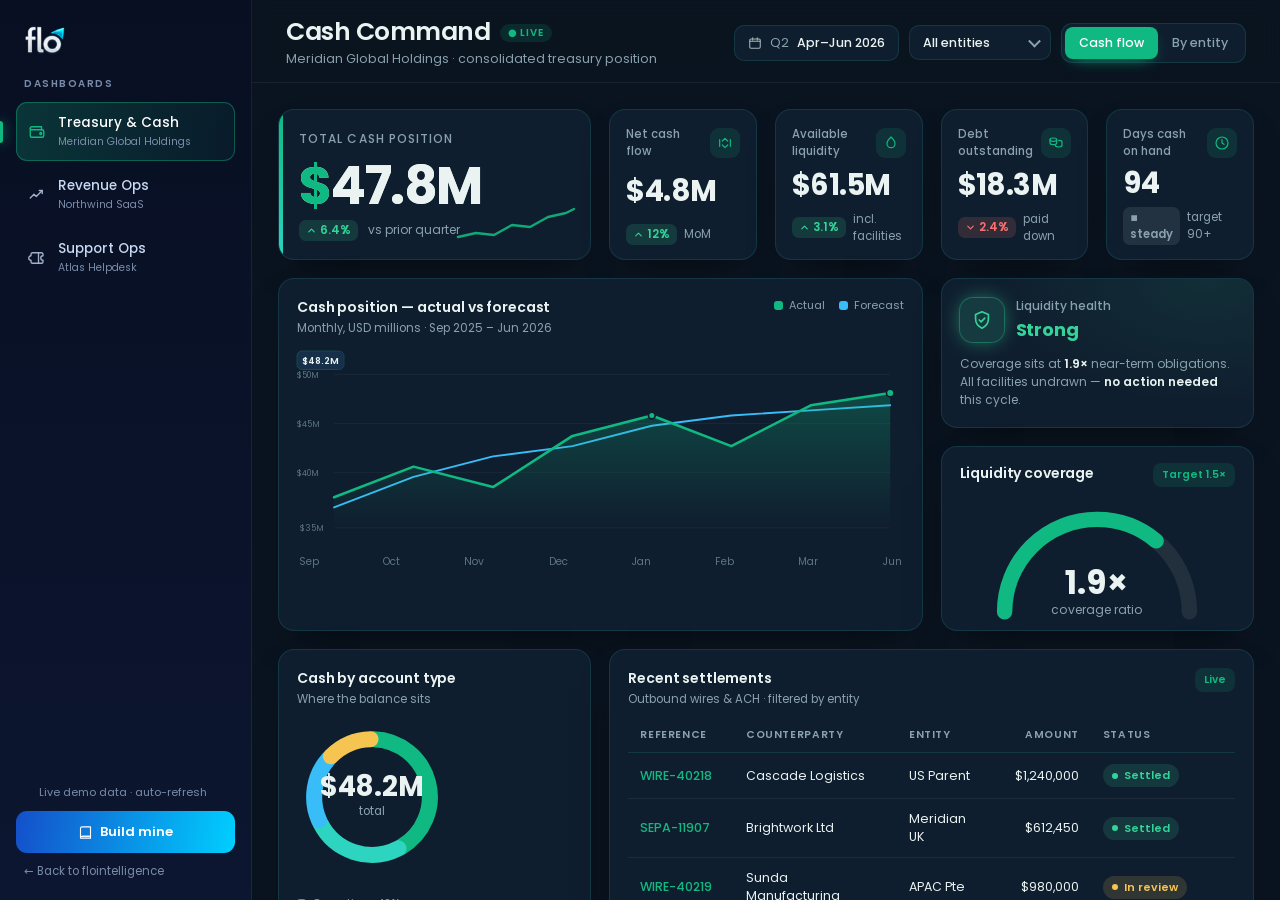
==== commit e9d3ca35: "Merge Insights+Email, add mobile back button, crisper flo-way scroll - Homepage: fold newsletter sig" ====
--- a/dashboards/index.html
+++ b/dashboards/index.html
@@ -9,7 +9,7 @@
 <link rel="preconnect" href="https://fonts.googleapis.com">
 <link rel="preconnect" href="https://fonts.gstatic.com" crossorigin>
 <link href="https://fonts.googleapis.com/css2?family=Poppins:wght@300;400;500;600;700&family=JetBrains+Mono:wght@400;600&display=swap" rel="stylesheet">
-<link rel="stylesheet" href="app.css?v=4">
+<link rel="stylesheet" href="app.css?v=5">
 </head>
 <body>
 
@@ -71,7 +71,10 @@
 
   <!-- ---------- MOBILE TABS ---------- -->
   <div class="di-mobtabs">
-    <span class="di-mobbrand"><img src="../assets/flo-logo.png" alt="flo"></span>
+    <a class="di-mobbrand" href="../index.html" aria-label="Back to flointelligence">
+      <svg viewBox="0 0 24 24" fill="none" stroke="currentColor" stroke-width="2.4" stroke-linecap="round" stroke-linejoin="round" aria-hidden="true"><path d="M15 18l-6-6 6-6"/></svg>
+      <img src="../assets/flo-logo.png" alt="flo">
+    </a>
     <button class="di-mobtab" data-goto="treasury"><svg><use href="#ic-wallet"/></svg>Treasury</button>
     <button class="di-mobtab" data-goto="revenue"><svg><use href="#ic-trend"/></svg>Revenue</button>
     <button class="di-mobtab" data-goto="support"><svg><use href="#ic-ticket"/></svg>Support</button>
@@ -541,6 +544,6 @@
   }
 })();
 </script>
-<script src="app.js?v=4"></script>
+<script src="app.js?v=5"></script>
 </body>
 </html>
--- a/dashboards/app.css
+++ b/dashboards/app.css
@@ -372,7 +372,10 @@
     position:sticky;top:0;z-index:15;align-items:center;
   }
   .di-mobtabs::-webkit-scrollbar{display:none}
-  .di-mobtabs .di-mobbrand{display:flex;align-items:center;margin-right:4px;flex:none}
+  .di-mobtabs .di-mobbrand{display:flex;align-items:center;gap:3px;margin-right:4px;flex:none;
+    padding:6px 8px 6px 4px;border-radius:10px;color:var(--flo-silver);transition:background .18s,color .18s}
+  .di-mobtabs .di-mobbrand:hover,.di-mobtabs .di-mobbrand:active{background:rgba(255,255,255,0.05);color:#fff}
+  .di-mobtabs .di-mobbrand svg{width:16px;height:16px;flex:none;opacity:.8}
   .di-mobtabs .di-mobbrand img{height:22px}
   .di-mobtab{
     flex:none;display:flex;align-items:center;gap:7px;padding:8px 13px;border-radius:10px;
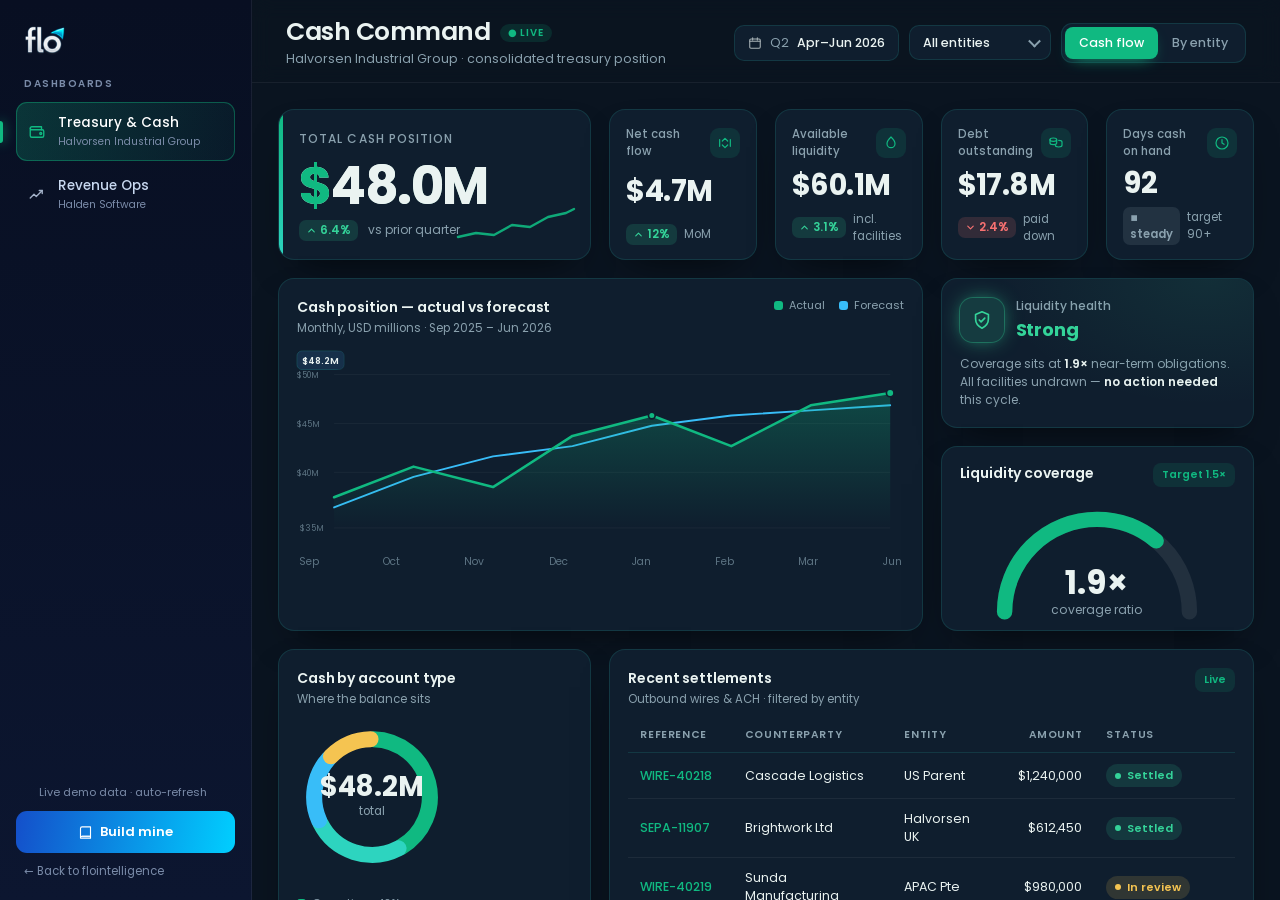
==== commit e6bba50f: "Add flo OS demo, pricing page, and shared shell Three pieces of work, all aimed at conversion rather" ====
--- a/dashboards/index.html
+++ b/dashboards/index.html
@@ -4,7 +4,7 @@
 <meta charset="utf-8">
 <meta name="viewport" content="width=device-width, initial-scale=1, viewport-fit=cover">
 <title>flo Intelligence — Live Dashboards</title>
-<meta name="description" content="flo Intelligence — interactive dashboards built by flo. Treasury, revenue and support operations, live.">
+<meta name="description" content="Enterprise dashboards built by flo — treasury and revenue operations, interactive and live. A decade of building these inside real finance teams.">
 <link rel="icon" href="../assets/flo-icon.png">
 <link rel="preconnect" href="https://fonts.googleapis.com">
 <link rel="preconnect" href="https://fonts.gstatic.com" crossorigin>
@@ -49,15 +49,11 @@
     <nav class="di-nav">
       <button class="di-navitem" data-goto="treasury">
         <svg><use href="#ic-wallet"/></svg>
-        <span>Treasury &amp; Cash<span class="di-navsub">Meridian Global Holdings</span></span>
+        <span>Treasury &amp; Cash<span class="di-navsub">Halvorsen Industrial Group</span></span>
       </button>
       <button class="di-navitem" data-goto="revenue">
         <svg><use href="#ic-trend"/></svg>
-        <span>Revenue Ops<span class="di-navsub">Northwind SaaS</span></span>
-      </button>
-      <button class="di-navitem" data-goto="support">
-        <svg><use href="#ic-ticket"/></svg>
-        <span>Support Ops<span class="di-navsub">Atlas Helpdesk</span></span>
+        <span>Revenue Ops<span class="di-navsub">Halden Software</span></span>
       </button>
     </nav>
     <div class="di-rail-foot">
@@ -77,7 +73,6 @@
     </a>
     <button class="di-mobtab" data-goto="treasury"><svg><use href="#ic-wallet"/></svg>Treasury</button>
     <button class="di-mobtab" data-goto="revenue"><svg><use href="#ic-trend"/></svg>Revenue</button>
-    <button class="di-mobtab" data-goto="support"><svg><use href="#ic-ticket"/></svg>Support</button>
   </div>
 
   <!-- ---------- MAIN ---------- -->
@@ -87,7 +82,7 @@
     <div class="di-topbar di-topbar-treasury" data-topbar="treasury">
       <div class="di-title">
         <h1 data-doctitle="treasury">Cash Command<span class="di-badge">● Live</span></h1>
-        <p>Meridian Global Holdings · consolidated treasury position</p>
+        <p>Halvorsen Industrial Group · consolidated treasury position</p>
       </div>
       <div class="di-filters">
         <span class="di-pill"><svg><use href="#ic-cal"/></svg><span class="di-pill-em">Q2</span> Apr–Jun 2026</span>
@@ -110,7 +105,7 @@
     <div class="di-topbar" data-topbar="revenue" style="display:none">
       <div class="di-title">
         <h1 data-doctitle="revenue">Revenue Operations<span class="di-badge">● Live</span></h1>
-        <p>Northwind SaaS · ARR, retention &amp; pipeline health</p>
+        <p>Halden Software · ARR, retention &amp; pipeline health</p>
       </div>
       <div class="di-filters">
         <span class="di-pill"><svg><use href="#ic-cal"/></svg><span class="di-pill-em">TTM</span> Rolling 12 mo</span>
@@ -125,29 +120,6 @@
         <div class="di-seg">
           <button class="active" data-subview-group="rev-chart" data-subview="mrr">MRR</button>
           <button data-subview-group="rev-chart" data-subview="net">Net new</button>
-        </div>
-      </div>
-    </div>
-
-    <!-- ============ SUPPORT TOPBAR ============ -->
-    <div class="di-topbar" data-topbar="support" style="display:none">
-      <div class="di-title">
-        <h1 data-doctitle="support">Support Operations<span class="di-badge">● Live</span></h1>
-        <p>Atlas Helpdesk · volume, resolution &amp; customer sentiment</p>
-      </div>
-      <div class="di-filters">
-        <span class="di-pill"><svg><use href="#ic-cal"/></svg><span class="di-pill-em">30d</span> Last 30 days</span>
-        <div class="di-select">
-          <select data-filter-table="tbl-agent" aria-label="Queue">
-            <option value="all">All queues</option>
-            <option value="billing">Billing</option>
-            <option value="tech">Technical</option>
-            <option value="onboard">Onboarding</option>
-          </select>
-        </div>
-        <div class="di-seg">
-          <button class="active" data-subview-group="sup-chart" data-subview="vol">Volume</button>
-          <button data-subview-group="sup-chart" data-subview="sla">SLA</button>
         </div>
       </div>
     </div>
@@ -254,7 +226,7 @@
                   <rect class="bar" x="590" y="168" width="70" height="36"  rx="6" fill="var(--c5)"/>
                 </g>
               </svg>
-              <div class="axis-x"><span style="flex:1;text-align:center">US Parent</span><span style="flex:1;text-align:center">Meridian UK</span><span style="flex:1;text-align:center">EU GmbH</span><span style="flex:1;text-align:center">APAC Pte</span><span style="flex:1;text-align:center">LatAm SA</span></div>
+              <div class="axis-x"><span style="flex:1;text-align:center">US Parent</span><span style="flex:1;text-align:center">Halvorsen UK</span><span style="flex:1;text-align:center">EU GmbH</span><span style="flex:1;text-align:center">APAC Pte</span><span style="flex:1;text-align:center">LatAm SA</span></div>
             </div>
           </div>
 
@@ -303,7 +275,7 @@
                 <thead><tr><th>Reference</th><th>Counterparty</th><th>Entity</th><th class="r">Amount</th><th>Status</th></tr></thead>
                 <tbody>
                   <tr data-seg="na"><td class="lnk">WIRE-40218</td><td>Cascade Logistics</td><td>US Parent</td><td class="r">$1,240,000</td><td><span class="status-chip ok">Settled</span></td></tr>
-                  <tr data-seg="emea"><td class="lnk">SEPA-11907</td><td>Brightwork Ltd</td><td>Meridian UK</td><td class="r">$612,450</td><td><span class="status-chip ok">Settled</span></td></tr>
+                  <tr data-seg="emea"><td class="lnk">SEPA-11907</td><td>Brightwork Ltd</td><td>Halvorsen UK</td><td class="r">$612,450</td><td><span class="status-chip ok">Settled</span></td></tr>
                   <tr data-seg="apac"><td class="lnk">WIRE-40219</td><td>Sunda Manufacturing</td><td>APAC Pte</td><td class="r">$980,000</td><td><span class="status-chip pend">In review</span></td></tr>
                   <tr data-seg="na"><td class="lnk">ACH-77302</td><td>Ridgeline Payroll</td><td>US Parent</td><td class="r">$438,120</td><td><span class="status-chip ok">Settled</span></td></tr>
                   <tr data-seg="emea"><td class="lnk">WIRE-40221</td><td>Nordic Components AB</td><td>EU GmbH</td><td class="r">$1,505,300</td><td><span class="status-chip risk">Hold · value date</span></td></tr>
@@ -420,110 +392,6 @@
         </div>
       </section>
 
-      <!-- ================= SUPPORT VIEW ================= -->
-      <section class="di-view" data-dash="support">
-
-        <div class="di-row">
-          <div class="col-4 card hero-stat">
-            <div class="hs-label">Tickets resolved · 30d</div>
-            <div class="hs-val"><span data-count="8420" data-dec="0">0</span></div>
-            <div class="hs-meta"><span class="delta up"><svg viewBox="0 0 24 24" fill="none" stroke="currentColor" stroke-width="2.4" stroke-linecap="round" stroke-linejoin="round"><path d="M6 15l6-6 6 6"/></svg>14%</span> vs prior 30d</div>
-            <svg class="hs-spark" viewBox="0 0 120 44" preserveAspectRatio="none" aria-hidden="true">
-              <polyline class="trend-line draw" style="--len:200" stroke="var(--accent)" stroke-width="2.4"
-                points="2,30 20,26 38,32 56,20 74,24 92,16 110,18 118,8"/>
-            </svg>
-          </div>
-          <div class="col-8">
-            <div class="di-grid kpi-quad">
-              <div class="card kpi"><div class="kpi-top"><span class="kpi-label">Avg first response</span><span class="kpi-ic"><svg><use href="#ic-clock"/></svg></span></div><div class="kpi-val"><span data-count="1.4" data-dec="1">0</span>h</div><div class="kpi-foot"><span class="delta up"><svg viewBox="0 0 24 24" fill="none" stroke="currentColor" stroke-width="2.4" stroke-linecap="round" stroke-linejoin="round"><path d="M6 15l6-6 6 6"/></svg>22%</span> faster</div></div>
-              <div class="card kpi"><div class="kpi-top"><span class="kpi-label">Resolution rate</span><span class="kpi-ic"><svg><use href="#ic-target"/></svg></span></div><div class="kpi-val"><span data-count="93.6" data-dec="1">0</span>%</div><div class="kpi-foot"><span class="delta up"><svg viewBox="0 0 24 24" fill="none" stroke="currentColor" stroke-width="2.4" stroke-linecap="round" stroke-linejoin="round"><path d="M6 15l6-6 6 6"/></svg>1.8pt</span></div></div>
-              <div class="card kpi"><div class="kpi-top"><span class="kpi-label">Backlog</span><span class="kpi-ic"><svg><use href="#ic-layers"/></svg></span></div><div class="kpi-val"><span data-count="212" data-dec="0">0</span></div><div class="kpi-foot"><span class="delta down"><svg viewBox="0 0 24 24" fill="none" stroke="currentColor" stroke-width="2.4" stroke-linecap="round" stroke-linejoin="round"><path d="M6 9l6 6 6-6"/></svg>18%</span> cleared</div></div>
-              <div class="card kpi"><div class="kpi-top"><span class="kpi-label">CSAT</span><span class="kpi-ic"><svg><use href="#ic-smile"/></svg></span></div><div class="kpi-val"><span data-count="4.6" data-dec="1">0</span>/5</div><div class="kpi-foot"><span class="delta up"><svg viewBox="0 0 24 24" fill="none" stroke="currentColor" stroke-width="2.4" stroke-linecap="round" stroke-linejoin="round"><path d="M6 15l6-6 6 6"/></svg>0.2</span></div></div>
-            </div>
-          </div>
-        </div>
-
-        <div class="di-row">
-          <div class="col-8 card">
-            <div class="card-head">
-              <div><div class="card-title">Ticket volume vs resolution rate</div><div class="card-sub">Weekly · bars = volume, line = % resolved within SLA</div></div>
-              <div class="card-legend"><span class="lg"><i style="background:var(--accent)"></i>Volume</span><span class="lg"><i style="background:var(--accent-3)"></i>Resolved %</span></div>
-            </div>
-            <div data-subpanel-group="sup-chart" data-subpanel="vol" class="chart">
-              <svg viewBox="0 0 720 232" aria-label="Volume vs resolution combo chart">
-                <line class="gridline" x1="44" y1="30" x2="704" y2="30"/><line class="gridline" x1="44" y1="90" x2="704" y2="90"/><line class="gridline" x1="44" y1="150" x2="704" y2="150"/><line class="gridline" x1="44" y1="204" x2="704" y2="204"/>
-                <text class="chart-y" x="8" y="34">2.4K</text><text class="chart-y" x="18" y="208">0</text>
-                <g>
-                  <rect class="bar" x="70"  y="120" width="52" height="84"  rx="5" fill="var(--accent)"/>
-                  <rect class="bar" x="162" y="104" width="52" height="100" rx="5" fill="var(--accent)"/>
-                  <rect class="bar" x="254" y="132" width="52" height="72"  rx="5" fill="var(--accent)"/>
-                  <rect class="bar" x="346" y="96"  width="52" height="108" rx="5" fill="var(--accent)"/>
-                  <rect class="bar" x="438" y="112" width="52" height="92"  rx="5" fill="var(--accent)"/>
-                  <rect class="bar" x="530" y="84"  width="52" height="120" rx="5" fill="var(--accent)"/>
-                  <rect class="bar" x="622" y="100" width="52" height="104" rx="5" fill="var(--accent)"/>
-                </g>
-                <!-- resolution % line (secondary axis, higher = better) -->
-                <polyline class="trend-line draw" style="--len:900" stroke="var(--accent-3)" stroke-width="3" stroke-dasharray="900"
-                  points="96,86 188,74 280,80 372,58 464,66 556,46 648,52"/>
-                <circle class="dot" cx="556" cy="46" r="4" fill="var(--accent-3)" stroke="var(--panel)" stroke-width="2"/>
-                <g class="val-callout" transform="translate(520,20)"><rect x="0" y="0" width="46" height="22" rx="6"/><text x="23" y="15" text-anchor="middle">96%</text></g>
-              </svg>
-              <div class="axis-x"><span>W1</span><span>W2</span><span>W3</span><span>W4</span><span>W5</span><span>W6</span><span>W7</span></div>
-            </div>
-            <div data-subpanel-group="sup-chart" data-subpanel="sla" class="chart" style="display:none">
-              <svg viewBox="0 0 720 232" preserveAspectRatio="none" aria-label="SLA attainment">
-                <line class="gridline" x1="44" y1="30" x2="704" y2="30"/><line class="gridline" x1="44" y1="90" x2="704" y2="90"/><line class="gridline" x1="44" y1="150" x2="704" y2="150"/><line class="gridline" x1="44" y1="204" x2="704" y2="204"/>
-                <text class="chart-y" x="14" y="34">100%</text><text class="chart-y" x="20" y="154">80%</text>
-                <line x1="44" y1="52" x2="704" y2="52" stroke="var(--warn)" stroke-width="1.4" stroke-dasharray="5 5" opacity="0.7"/>
-                <text x="640" y="46" style="fill:var(--warn);font-size:10px">SLA 95%</text>
-                <polygon class="area-fill" fill="url(#supGrad)" points="44,96 154,84 264,90 374,66 484,72 594,52 704,58 704,204 44,204"/>
-                <polyline class="trend-line draw" style="--len:1000" stroke="var(--accent-3)" stroke-width="3" stroke-dasharray="1000"
-                  points="44,96 154,84 264,90 374,66 484,72 594,52 704,58"/>
-                <defs><linearGradient id="supGrad" x1="0" y1="0" x2="0" y2="1"><stop offset="0" stop-color="var(--accent-3)" stop-opacity="0.25"/><stop offset="1" stop-color="var(--accent-3)" stop-opacity="0"/></linearGradient></defs>
-              </svg>
-              <div class="axis-x"><span>W1</span><span>W2</span><span>W3</span><span>W4</span><span>W5</span><span>W6</span><span>W7</span></div>
-            </div>
-          </div>
-
-          <div class="col-4">
-            <div class="card health warn" style="margin-bottom:18px">
-              <div class="h-top"><span class="h-ic"><svg><use href="#ic-alert"/></svg></span><div><div class="h-label">Billing queue</div><div class="h-state">Needs attention</div></div></div>
-              <div class="h-desc">Billing SLA slipped to <b>88%</b> this week — a refund-policy change drove a spike. <b>Staffing +1</b> suggested for W8.</div>
-            </div>
-            <div class="card">
-              <div class="card-head"><div><div class="card-title">Ticket mix</div></div></div>
-              <div style="display:flex;align-items:center;gap:14px;flex-wrap:wrap">
-                <div class="donut" data-segs="46,34,20" data-cols="var(--accent),var(--accent-2),var(--accent-3)" data-center="8.4K" data-centerlab="tickets" style="width:132px;flex:none"></div>
-                <div style="display:flex;flex-direction:column;gap:9px;flex:1;min-width:110px">
-                  <span class="lg"><i style="background:var(--accent)"></i>Technical · 46%</span>
-                  <span class="lg"><i style="background:var(--accent-2)"></i>Billing · 34%</span>
-                  <span class="lg"><i style="background:var(--accent-3)"></i>Onboarding · 20%</span>
-                </div>
-              </div>
-            </div>
-          </div>
-        </div>
-
-        <div class="di-row">
-          <div class="col-12 card">
-            <div class="card-head"><div><div class="card-title">Agent performance</div><div class="card-sub">Rolling 30 days · filtered by queue</div></div><span class="card-tag">Live</span></div>
-            <div class="tbl-wrap">
-              <table class="di-tbl" id="tbl-agent">
-                <thead><tr><th>Agent</th><th>Queue</th><th class="r">Resolved</th><th class="r">Avg handle</th><th style="width:150px">CSAT</th><th>Status</th></tr></thead>
-                <tbody>
-                  <tr data-seg="tech"><td class="lnk">Priya N.</td><td>Technical</td><td class="r">742</td><td class="r">14m</td><td><div class="cellbar" style="--p:.96"><i></i></div></td><td><span class="status-chip ok">On track</span></td></tr>
-                  <tr data-seg="billing"><td class="lnk">Marcus D.</td><td>Billing</td><td class="r">688</td><td class="r">11m</td><td><div class="cellbar" style="--p:.9"><i></i></div></td><td><span class="status-chip ok">On track</span></td></tr>
-                  <tr data-seg="billing"><td class="lnk">Lena K.</td><td>Billing</td><td class="r">521</td><td class="r">19m</td><td><div class="cellbar" style="--p:.72"><i></i></div></td><td><span class="status-chip pend">Backlog</span></td></tr>
-                  <tr data-seg="onboard"><td class="lnk">Theo R.</td><td>Onboarding</td><td class="r">410</td><td class="r">22m</td><td><div class="cellbar" style="--p:.84"><i></i></div></td><td><span class="status-chip ok">On track</span></td></tr>
-                  <tr data-seg="tech"><td class="lnk">Amara O.</td><td>Technical</td><td class="r">655</td><td class="r">16m</td><td><div class="cellbar" style="--p:.93"><i></i></div></td><td><span class="status-chip ok">On track</span></td></tr>
-                  <tr class="total"><td>Team total</td><td></td><td class="r">3,016</td><td class="r">16m</td><td></td><td></td></tr>
-                </tbody>
-              </table>
-            </div>
-          </div>
-        </div>
-      </section>
-
     </div><!-- /canvas -->
   </main>
 </div>
